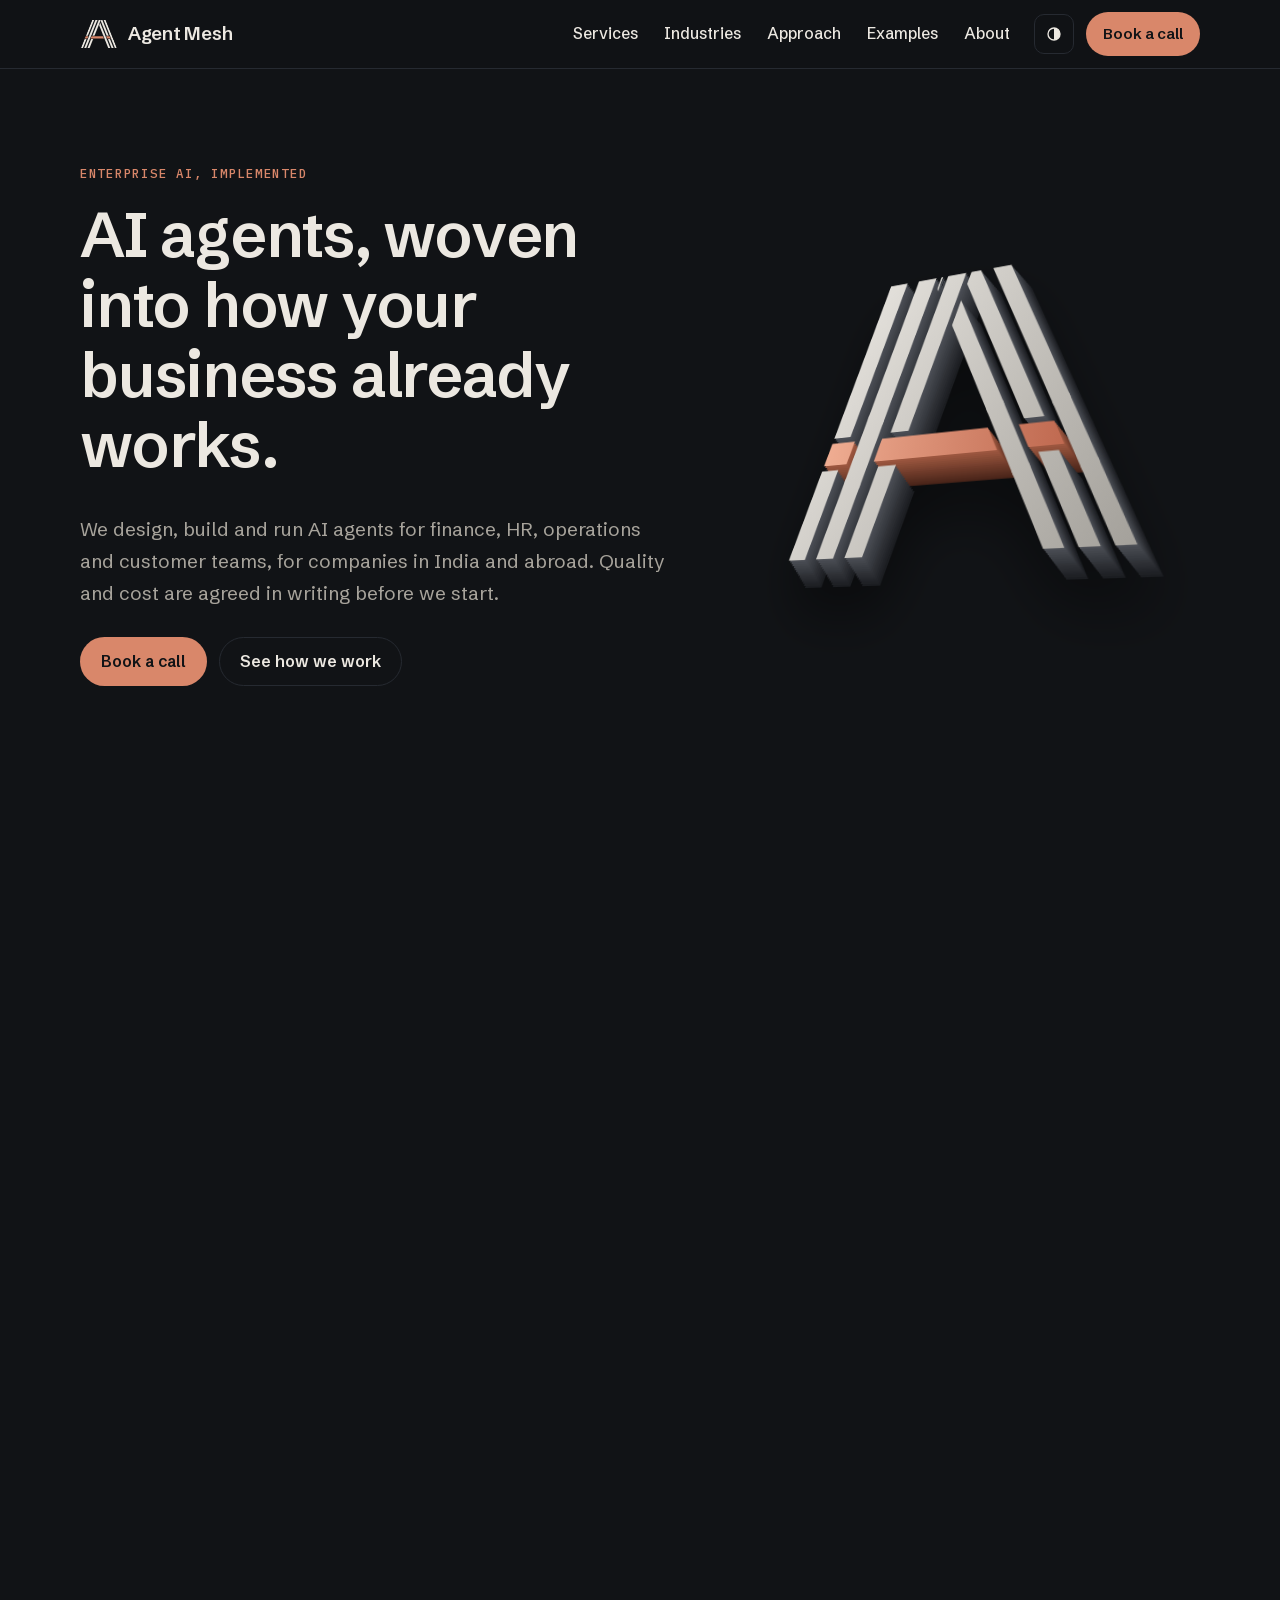
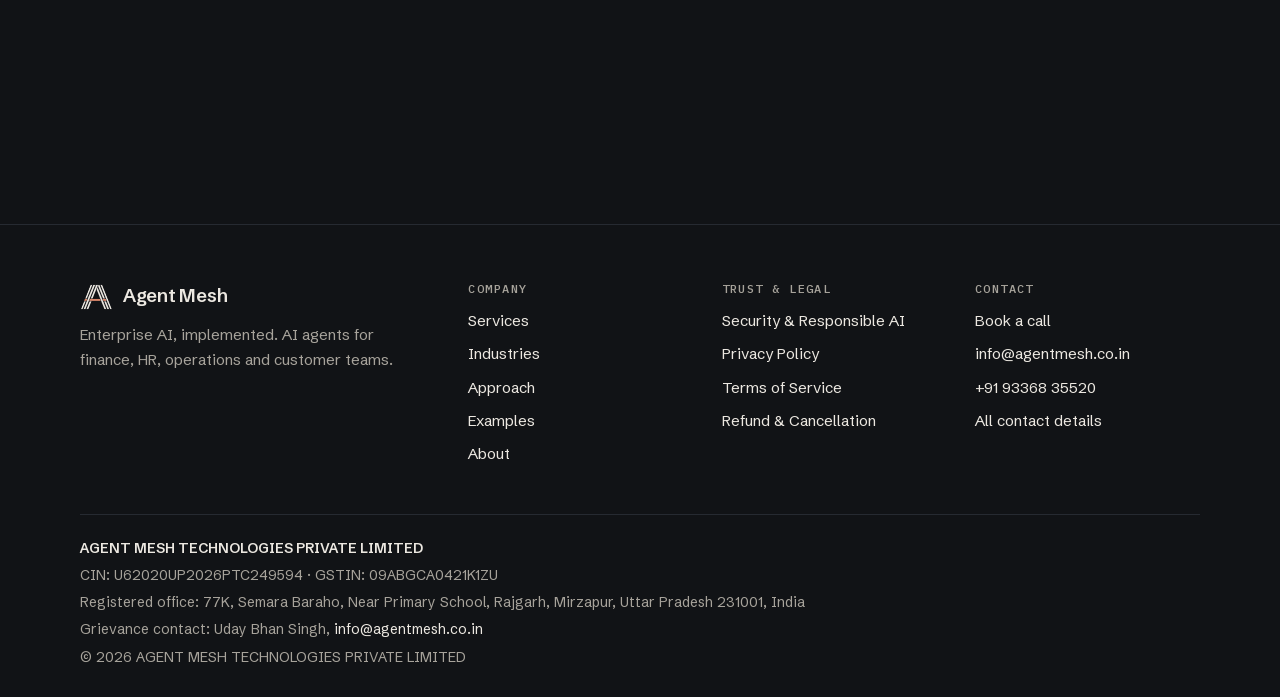
==== index.html @ 4c31fabe "Deploy 18fa742 2026-09-25T03:49Z" ====
<!doctype html>
<html lang="en-IN" data-theme="dark">
<head>
  <meta charset="utf-8">
  <meta name="viewport" content="width=device-width, initial-scale=1">
  <meta http-equiv="Content-Security-Policy" content="default-src 'self'; img-src 'self' data:; style-src 'self'; font-src 'self'; script-src 'self' 'sha256-iKB9+MoZyrtdY/hEkIeQxQBS/Gaf3f6PuzLPJSnBaiU='; base-uri 'self'; form-action 'none'; object-src 'none'">
  <script>(function(){var d=document.documentElement,t='dark';d.classList.add('js');try{var q=location.search.match(/[?&]theme=(light|dark)/);t=q?q[1]:(localStorage.getItem('am-theme')||'dark');}catch(e){}d.setAttribute('data-theme',t==='light'?'light':'dark');})();</script>
  <title>Agent Mesh · Enterprise AI, implemented</title>
  <meta name="description" content="Agent Mesh designs, builds and runs AI agents for finance, HR, operations and customer teams, for companies in India and abroad. Quality and cost agreed in writing before we start.">
  <link rel="canonical" href="https://agentmesh.co.in/">
  <meta name="theme-color" content="#111316">
  <link rel="icon" href="/assets/brand/favicon.svg" type="image/svg+xml">
  <link rel="icon" href="/assets/brand/favicon-32.png" sizes="32x32" type="image/png">
  <link rel="apple-touch-icon" href="/assets/brand/apple-touch-icon.png">
  <link rel="preload" href="/assets/fonts/schibsted-grotesk-400-700-latin.woff2" as="font" type="font/woff2" crossorigin>
  <link rel="stylesheet" href="/assets/fonts/fonts.css">
  <link rel="stylesheet" href="/assets/styles.css">
  <link rel="stylesheet" href="/assets/brand/hero.css">
  <script src="/assets/theme.js" defer></script>
  <meta property="og:type" content="website">
  <meta property="og:site_name" content="Agent Mesh">
  <meta property="og:locale" content="en_IN">
  <meta property="og:title" content="Agent Mesh · Enterprise AI, implemented">
  <meta property="og:description" content="Agent Mesh designs, builds and runs AI agents for finance, HR, operations and customer teams, for companies in India and abroad. Quality and cost agreed in writing before we start.">
  <meta property="og:url" content="https://agentmesh.co.in/">
  <meta property="og:image" content="https://agentmesh.co.in/assets/brand/og-image.png">
  <meta property="og:image:width" content="1200">
  <meta property="og:image:height" content="630">
  <meta name="twitter:card" content="summary_large_image">
  <script type="application/ld+json">{
  "@context": "https://schema.org",
  "@type": "Organization",
  "name": "Agent Mesh",
  "legalName": "AGENT MESH TECHNOLOGIES PRIVATE LIMITED",
  "url": "https://agentmesh.co.in",
  "logo": "https://agentmesh.co.in/assets/brand/logo-512.png",
  "email": "info@agentmesh.co.in",
  "founder": {
    "@type": "Person",
    "name": "Uday Bhan Singh",
    "jobTitle": "Founder & Director",
    "sameAs": [
      "https://www.linkedin.com/in/uday-bhan-singh-875560147/"
    ]
  },
  "telephone": "+91 93368 35520",
  "taxID": "09ABGCA0421K1ZU",
  "address": {
    "@type": "PostalAddress",
    "addressRegion": "Uttar Pradesh",
    "addressCountry": "IN",
    "streetAddress": "77K, Semara Baraho, Near Primary School, Rajgarh, Mirzapur, Uttar Pradesh 231001, India"
  }
}</script>
</head>
<body>
  <a class="skip-link" href="#main">Skip to content</a>
  <header class="site-header">
    <div class="container header-inner">
      <a class="brand" href="/" aria-label="Agent Mesh, home"><svg xmlns="http://www.w3.org/2000/svg" viewBox="3 22.6 114 90.4" aria-hidden="true" focusable="false" class="logo-mark"><defs><clipPath id="hm-clip"><path d="M6 110L39.76 25.6H80.24L114 110Z"/></clipPath><mask id="hm-m0" maskUnits="userSpaceOnUse" x="-20" y="-20" width="160" height="160"><rect x="-20" y="-20" width="160" height="160" fill="#fff"/><line x1="7.2" y1="114" x2="54.4" y2="-4" stroke-width="8.8" stroke="#000"/><line x1="17.2" y1="114" x2="64.4" y2="-4" stroke-width="8.8" stroke="#000"/><line x1="27.2" y1="114" x2="74.4" y2="-4" stroke-width="8.8" stroke="#000"/><line x1="16" y1="78" x2="104" y2="78" stroke-width="10" stroke="#000"/><line x1="28.06" y1="86.84" x2="35.14" y2="69.16" stroke-width="8.8" stroke="#000"/><line x1="81.94" y1="86.84" x2="74.86" y2="69.16" stroke-width="8.8" stroke="#000"/><line x1="101.94" y1="86.84" x2="94.86" y2="69.16" stroke-width="8.8" stroke="#000"/></mask><mask id="hm-m1" maskUnits="userSpaceOnUse" x="-20" y="-20" width="160" height="160"><rect x="-20" y="-20" width="160" height="160" fill="#fff"/><line x1="16" y1="78" x2="104" y2="78" stroke-width="10" stroke="#000"/><line x1="28.06" y1="86.84" x2="35.14" y2="69.16" stroke-width="8.8" stroke="#000"/><line x1="81.94" y1="86.84" x2="74.86" y2="69.16" stroke-width="8.8" stroke="#000"/><line x1="101.94" y1="86.84" x2="94.86" y2="69.16" stroke-width="8.8" stroke="#000"/></mask><mask id="hm-m2" maskUnits="userSpaceOnUse" x="-20" y="-20" width="160" height="160"><rect x="-20" y="-20" width="160" height="160" fill="#fff"/><line x1="16" y1="78" x2="104" y2="78" stroke-width="10" stroke="#000"/><line x1="28.06" y1="86.84" x2="35.14" y2="69.16" stroke-width="8.8" stroke="#000"/><line x1="81.94" y1="86.84" x2="74.86" y2="69.16" stroke-width="8.8" stroke="#000"/><line x1="101.94" y1="86.84" x2="94.86" y2="69.16" stroke-width="8.8" stroke="#000"/></mask><mask id="hm-m3" maskUnits="userSpaceOnUse" x="-20" y="-20" width="160" height="160"><rect x="-20" y="-20" width="160" height="160" fill="#fff"/><line x1="28.06" y1="86.84" x2="35.14" y2="69.16" stroke-width="8.8" stroke="#000"/><line x1="81.94" y1="86.84" x2="74.86" y2="69.16" stroke-width="8.8" stroke="#000"/><line x1="101.94" y1="86.84" x2="94.86" y2="69.16" stroke-width="8.8" stroke="#000"/></mask></defs><g clip-path="url(#hm-clip)"><g mask="url(#hm-m0)"><line x1="113.32" y1="115.3" x2="65.08" y2="-5.3" stroke-width="5.6" class="wa-ink"/><line x1="103.32" y1="115.3" x2="55.08" y2="-5.3" stroke-width="5.6" class="wa-ink"/><line x1="93.32" y1="115.3" x2="45.08" y2="-5.3" stroke-width="5.6" class="wa-ink"/></g><g mask="url(#hm-m1)"><line x1="6.68" y1="115.3" x2="54.92" y2="-5.3" stroke-width="5.6" class="wa-ink"/><line x1="16.68" y1="115.3" x2="64.92" y2="-5.3" stroke-width="5.6" class="wa-ink"/><line x1="26.68" y1="115.3" x2="74.92" y2="-5.3" stroke-width="5.6" class="wa-ink"/></g><g mask="url(#hm-m2)"></g><g mask="url(#hm-m3)"><line x1="14.6" y1="78" x2="105.4" y2="78" stroke-width="6.8" class="wa-acc"/></g><g><line x1="27.54" y1="88.14" x2="35.66" y2="67.86" stroke-width="5.6" class="wa-ink"/><line x1="82.46" y1="88.14" x2="74.34" y2="67.86" stroke-width="5.6" class="wa-ink"/><line x1="102.46" y1="88.14" x2="94.34" y2="67.86" stroke-width="5.6" class="wa-ink"/></g></g></svg><span>Agent Mesh</span></a>
      <nav class="nav-desktop" aria-label="Main">
        <ul>
          <li><a href="/services/">Services</a></li>
          <li><a href="/industries/">Industries</a></li>
          <li><a href="/approach/">Approach</a></li>
          <li><a href="/examples/">Examples</a></li>
          <li><a href="/about/">About</a></li>
        </ul>
      </nav>
      <button class="theme-toggle" type="button" data-theme-toggle aria-pressed="false">
        <svg viewBox="0 0 24 24" aria-hidden="true" focusable="false"><circle cx="12" cy="12" r="8" fill="none" stroke="currentColor" stroke-width="1.8"/><path d="M12 4a8 8 0 0 1 0 16z" fill="currentColor"/></svg>
        <span class="sr-only">Light theme</span>
      </button>
      <a class="btn btn-primary btn-sm header-cta" href="https://calendar.app.google/BER3Jf25E2911B2P7">Book a call</a>
      <details class="nav-mobile">
        <summary>Menu</summary>
        <nav aria-label="Main, mobile">
          <ul>
            <li><a href="https://calendar.app.google/BER3Jf25E2911B2P7">Book a call</a></li>
            <li><a href="/services/">Services</a></li>
            <li><a href="/industries/">Industries</a></li>
            <li><a href="/approach/">Approach</a></li>
            <li><a href="/examples/">Examples</a></li>
            <li><a href="/about/">About</a></li>
            <li><a href="/contact/">Contact</a></li>
          </ul>
        </nav>
      </details>
    </div>
  </header>

  <main id="main">
<section class="hero">
  <div class="container hero-grid">
    <div>
      <p class="eyebrow">Enterprise AI, implemented</p>
      <h1>AI agents, woven into how your business already works.</h1>
      <p class="lead">We design, build and run AI agents for finance, HR, operations and customer teams, for companies in India and abroad. Quality and cost are agreed in writing before we start.</p>
      <div class="actions">
        <a class="btn btn-primary" href="https://calendar.app.google/BER3Jf25E2911B2P7">Book a call</a>
        <a class="btn btn-ghost" href="/approach/">See how we work</a>
      </div>
    </div>
    <div class="hero-art"><svg xmlns="http://www.w3.org/2000/svg" viewBox="3 22.6 122.3 100.8" class="hero-mark" aria-hidden="true" focusable="false"><defs><linearGradient id="wh-face" gradientUnits="userSpaceOnUse" x1="0" y1="20" x2="120" y2="112"><stop offset="0" class="hf-hi"/><stop offset="1" class="hf-lo"/></linearGradient><linearGradient id="wh-bar" gradientUnits="userSpaceOnUse" x1="10" y1="70" x2="110" y2="86"><stop offset="0" class="hbar-hi"/><stop offset="1" class="hbar-lo"/></linearGradient><clipPath id="wh-clip"><path d="M6 110L39.76 25.6H80.24L114 110Z"/></clipPath><mask id="wh-m0" maskUnits="userSpaceOnUse" x="-20" y="-20" width="160" height="160"><rect x="-20" y="-20" width="160" height="160" fill="#fff"/><line x1="7.2" y1="114" x2="54.4" y2="-4" stroke-width="8.8" stroke="#000"/><line x1="17.2" y1="114" x2="64.4" y2="-4" stroke-width="8.8" stroke="#000"/><line x1="27.2" y1="114" x2="74.4" y2="-4" stroke-width="8.8" stroke="#000"/><line x1="16" y1="78" x2="104" y2="78" stroke-width="10" stroke="#000"/><line x1="28.06" y1="86.84" x2="35.14" y2="69.16" stroke-width="8.8" stroke="#000"/><line x1="81.94" y1="86.84" x2="74.86" y2="69.16" stroke-width="8.8" stroke="#000"/><line x1="101.94" y1="86.84" x2="94.86" y2="69.16" stroke-width="8.8" stroke="#000"/></mask><mask id="wh-m1" maskUnits="userSpaceOnUse" x="-20" y="-20" width="160" height="160"><rect x="-20" y="-20" width="160" height="160" fill="#fff"/><line x1="16" y1="78" x2="104" y2="78" stroke-width="10" stroke="#000"/><line x1="28.06" y1="86.84" x2="35.14" y2="69.16" stroke-width="8.8" stroke="#000"/><line x1="81.94" y1="86.84" x2="74.86" y2="69.16" stroke-width="8.8" stroke="#000"/><line x1="101.94" y1="86.84" x2="94.86" y2="69.16" stroke-width="8.8" stroke="#000"/></mask><mask id="wh-m2" maskUnits="userSpaceOnUse" x="-20" y="-20" width="160" height="160"><rect x="-20" y="-20" width="160" height="160" fill="#fff"/><line x1="16" y1="78" x2="104" y2="78" stroke-width="10" stroke="#000"/><line x1="28.06" y1="86.84" x2="35.14" y2="69.16" stroke-width="8.8" stroke="#000"/><line x1="81.94" y1="86.84" x2="74.86" y2="69.16" stroke-width="8.8" stroke="#000"/><line x1="101.94" y1="86.84" x2="94.86" y2="69.16" stroke-width="8.8" stroke="#000"/></mask><mask id="wh-m3" maskUnits="userSpaceOnUse" x="-20" y="-20" width="160" height="160"><rect x="-20" y="-20" width="160" height="160" fill="#fff"/><line x1="28.06" y1="86.84" x2="35.14" y2="69.16" stroke-width="8.8" stroke="#000"/><line x1="81.94" y1="86.84" x2="74.86" y2="69.16" stroke-width="8.8" stroke="#000"/><line x1="101.94" y1="86.84" x2="94.86" y2="69.16" stroke-width="8.8" stroke="#000"/></mask></defs><g transform="translate(6.3 8.4)"><g clip-path="url(#wh-clip)"><g mask="url(#wh-m0)"><line x1="113.32" y1="115.3" x2="65.08" y2="-5.3" stroke-width="5.6" class="hx-14"/><line x1="103.32" y1="115.3" x2="55.08" y2="-5.3" stroke-width="5.6" class="hx-14"/><line x1="93.32" y1="115.3" x2="45.08" y2="-5.3" stroke-width="5.6" class="hx-14"/></g><g mask="url(#wh-m1)"><line x1="6.68" y1="115.3" x2="54.92" y2="-5.3" stroke-width="5.6" class="hx-14"/><line x1="16.68" y1="115.3" x2="64.92" y2="-5.3" stroke-width="5.6" class="hx-14"/><line x1="26.68" y1="115.3" x2="74.92" y2="-5.3" stroke-width="5.6" class="hx-14"/></g><g mask="url(#wh-m2)"></g><g mask="url(#wh-m3)"><line x1="14.6" y1="78" x2="105.4" y2="78" stroke-width="6.8" class="hb-14"/></g><g><line x1="27.54" y1="88.14" x2="35.66" y2="67.86" stroke-width="5.6" class="hx-14"/><line x1="82.46" y1="88.14" x2="74.34" y2="67.86" stroke-width="5.6" class="hx-14"/><line x1="102.46" y1="88.14" x2="94.34" y2="67.86" stroke-width="5.6" class="hx-14"/></g></g></g><g transform="translate(5.85 7.8)"><g clip-path="url(#wh-clip)"><g mask="url(#wh-m0)"><line x1="113.32" y1="115.3" x2="65.08" y2="-5.3" stroke-width="5.6" class="hx-13"/><line x1="103.32" y1="115.3" x2="55.08" y2="-5.3" stroke-width="5.6" class="hx-13"/><line x1="93.32" y1="115.3" x2="45.08" y2="-5.3" stroke-width="5.6" class="hx-13"/></g><g mask="url(#wh-m1)"><line x1="6.68" y1="115.3" x2="54.92" y2="-5.3" stroke-width="5.6" class="hx-13"/><line x1="16.68" y1="115.3" x2="64.92" y2="-5.3" stroke-width="5.6" class="hx-13"/><line x1="26.68" y1="115.3" x2="74.92" y2="-5.3" stroke-width="5.6" class="hx-13"/></g><g mask="url(#wh-m2)"></g><g mask="url(#wh-m3)"><line x1="14.6" y1="78" x2="105.4" y2="78" stroke-width="6.8" class="hb-13"/></g><g><line x1="27.54" y1="88.14" x2="35.66" y2="67.86" stroke-width="5.6" class="hx-13"/><line x1="82.46" y1="88.14" x2="74.34" y2="67.86" stroke-width="5.6" class="hx-13"/><line x1="102.46" y1="88.14" x2="94.34" y2="67.86" stroke-width="5.6" class="hx-13"/></g></g></g><g transform="translate(5.4 7.2)"><g clip-path="url(#wh-clip)"><g mask="url(#wh-m0)"><line x1="113.32" y1="115.3" x2="65.08" y2="-5.3" stroke-width="5.6" class="hx-12"/><line x1="103.32" y1="115.3" x2="55.08" y2="-5.3" stroke-width="5.6" class="hx-12"/><line x1="93.32" y1="115.3" x2="45.08" y2="-5.3" stroke-width="5.6" class="hx-12"/></g><g mask="url(#wh-m1)"><line x1="6.68" y1="115.3" x2="54.92" y2="-5.3" stroke-width="5.6" class="hx-12"/><line x1="16.68" y1="115.3" x2="64.92" y2="-5.3" stroke-width="5.6" class="hx-12"/><line x1="26.68" y1="115.3" x2="74.92" y2="-5.3" stroke-width="5.6" class="hx-12"/></g><g mask="url(#wh-m2)"></g><g mask="url(#wh-m3)"><line x1="14.6" y1="78" x2="105.4" y2="78" stroke-width="6.8" class="hb-12"/></g><g><line x1="27.54" y1="88.14" x2="35.66" y2="67.86" stroke-width="5.6" class="hx-12"/><line x1="82.46" y1="88.14" x2="74.34" y2="67.86" stroke-width="5.6" class="hx-12"/><line x1="102.46" y1="88.14" x2="94.34" y2="67.86" stroke-width="5.6" class="hx-12"/></g></g></g><g transform="translate(4.95 6.6)"><g clip-path="url(#wh-clip)"><g mask="url(#wh-m0)"><line x1="113.32" y1="115.3" x2="65.08" y2="-5.3" stroke-width="5.6" class="hx-11"/><line x1="103.32" y1="115.3" x2="55.08" y2="-5.3" stroke-width="5.6" class="hx-11"/><line x1="93.32" y1="115.3" x2="45.08" y2="-5.3" stroke-width="5.6" class="hx-11"/></g><g mask="url(#wh-m1)"><line x1="6.68" y1="115.3" x2="54.92" y2="-5.3" stroke-width="5.6" class="hx-11"/><line x1="16.68" y1="115.3" x2="64.92" y2="-5.3" stroke-width="5.6" class="hx-11"/><line x1="26.68" y1="115.3" x2="74.92" y2="-5.3" stroke-width="5.6" class="hx-11"/></g><g mask="url(#wh-m2)"></g><g mask="url(#wh-m3)"><line x1="14.6" y1="78" x2="105.4" y2="78" stroke-width="6.8" class="hb-11"/></g><g><line x1="27.54" y1="88.14" x2="35.66" y2="67.86" stroke-width="5.6" class="hx-11"/><line x1="82.46" y1="88.14" x2="74.34" y2="67.86" stroke-width="5.6" class="hx-11"/><line x1="102.46" y1="88.14" x2="94.34" y2="67.86" stroke-width="5.6" class="hx-11"/></g></g></g><g transform="translate(4.5 6)"><g clip-path="url(#wh-clip)"><g mask="url(#wh-m0)"><line x1="113.32" y1="115.3" x2="65.08" y2="-5.3" stroke-width="5.6" class="hx-10"/><line x1="103.32" y1="115.3" x2="55.08" y2="-5.3" stroke-width="5.6" class="hx-10"/><line x1="93.32" y1="115.3" x2="45.08" y2="-5.3" stroke-width="5.6" class="hx-10"/></g><g mask="url(#wh-m1)"><line x1="6.68" y1="115.3" x2="54.92" y2="-5.3" stroke-width="5.6" class="hx-10"/><line x1="16.68" y1="115.3" x2="64.92" y2="-5.3" stroke-width="5.6" class="hx-10"/><line x1="26.68" y1="115.3" x2="74.92" y2="-5.3" stroke-width="5.6" class="hx-10"/></g><g mask="url(#wh-m2)"></g><g mask="url(#wh-m3)"><line x1="14.6" y1="78" x2="105.4" y2="78" stroke-width="6.8" class="hb-10"/></g><g><line x1="27.54" y1="88.14" x2="35.66" y2="67.86" stroke-width="5.6" class="hx-10"/><line x1="82.46" y1="88.14" x2="74.34" y2="67.86" stroke-width="5.6" class="hx-10"/><line x1="102.46" y1="88.14" x2="94.34" y2="67.86" stroke-width="5.6" class="hx-10"/></g></g></g><g transform="translate(4.05 5.4)"><g clip-path="url(#wh-clip)"><g mask="url(#wh-m0)"><line x1="113.32" y1="115.3" x2="65.08" y2="-5.3" stroke-width="5.6" class="hx-9"/><line x1="103.32" y1="115.3" x2="55.08" y2="-5.3" stroke-width="5.6" class="hx-9"/><line x1="93.32" y1="115.3" x2="45.08" y2="-5.3" stroke-width="5.6" class="hx-9"/></g><g mask="url(#wh-m1)"><line x1="6.68" y1="115.3" x2="54.92" y2="-5.3" stroke-width="5.6" class="hx-9"/><line x1="16.68" y1="115.3" x2="64.92" y2="-5.3" stroke-width="5.6" class="hx-9"/><line x1="26.68" y1="115.3" x2="74.92" y2="-5.3" stroke-width="5.6" class="hx-9"/></g><g mask="url(#wh-m2)"></g><g mask="url(#wh-m3)"><line x1="14.6" y1="78" x2="105.4" y2="78" stroke-width="6.8" class="hb-9"/></g><g><line x1="27.54" y1="88.14" x2="35.66" y2="67.86" stroke-width="5.6" class="hx-9"/><line x1="82.46" y1="88.14" x2="74.34" y2="67.86" stroke-width="5.6" class="hx-9"/><line x1="102.46" y1="88.14" x2="94.34" y2="67.86" stroke-width="5.6" class="hx-9"/></g></g></g><g transform="translate(3.6 4.8)"><g clip-path="url(#wh-clip)"><g mask="url(#wh-m0)"><line x1="113.32" y1="115.3" x2="65.08" y2="-5.3" stroke-width="5.6" class="hx-8"/><line x1="103.32" y1="115.3" x2="55.08" y2="-5.3" stroke-width="5.6" class="hx-8"/><line x1="93.32" y1="115.3" x2="45.08" y2="-5.3" stroke-width="5.6" class="hx-8"/></g><g mask="url(#wh-m1)"><line x1="6.68" y1="115.3" x2="54.92" y2="-5.3" stroke-width="5.6" class="hx-8"/><line x1="16.68" y1="115.3" x2="64.92" y2="-5.3" stroke-width="5.6" class="hx-8"/><line x1="26.68" y1="115.3" x2="74.92" y2="-5.3" stroke-width="5.6" class="hx-8"/></g><g mask="url(#wh-m2)"></g><g mask="url(#wh-m3)"><line x1="14.6" y1="78" x2="105.4" y2="78" stroke-width="6.8" class="hb-8"/></g><g><line x1="27.54" y1="88.14" x2="35.66" y2="67.86" stroke-width="5.6" class="hx-8"/><line x1="82.46" y1="88.14" x2="74.34" y2="67.86" stroke-width="5.6" class="hx-8"/><line x1="102.46" y1="88.14" x2="94.34" y2="67.86" stroke-width="5.6" class="hx-8"/></g></g></g><g transform="translate(3.15 4.2)"><g clip-path="url(#wh-clip)"><g mask="url(#wh-m0)"><line x1="113.32" y1="115.3" x2="65.08" y2="-5.3" stroke-width="5.6" class="hx-7"/><line x1="103.32" y1="115.3" x2="55.08" y2="-5.3" stroke-width="5.6" class="hx-7"/><line x1="93.32" y1="115.3" x2="45.08" y2="-5.3" stroke-width="5.6" class="hx-7"/></g><g mask="url(#wh-m1)"><line x1="6.68" y1="115.3" x2="54.92" y2="-5.3" stroke-width="5.6" class="hx-7"/><line x1="16.68" y1="115.3" x2="64.92" y2="-5.3" stroke-width="5.6" class="hx-7"/><line x1="26.68" y1="115.3" x2="74.92" y2="-5.3" stroke-width="5.6" class="hx-7"/></g><g mask="url(#wh-m2)"></g><g mask="url(#wh-m3)"><line x1="14.6" y1="78" x2="105.4" y2="78" stroke-width="6.8" class="hb-7"/></g><g><line x1="27.54" y1="88.14" x2="35.66" y2="67.86" stroke-width="5.6" class="hx-7"/><line x1="82.46" y1="88.14" x2="74.34" y2="67.86" stroke-width="5.6" class="hx-7"/><line x1="102.46" y1="88.14" x2="94.34" y2="67.86" stroke-width="5.6" class="hx-7"/></g></g></g><g transform="translate(2.7 3.6)"><g clip-path="url(#wh-clip)"><g mask="url(#wh-m0)"><line x1="113.32" y1="115.3" x2="65.08" y2="-5.3" stroke-width="5.6" class="hx-6"/><line x1="103.32" y1="115.3" x2="55.08" y2="-5.3" stroke-width="5.6" class="hx-6"/><line x1="93.32" y1="115.3" x2="45.08" y2="-5.3" stroke-width="5.6" class="hx-6"/></g><g mask="url(#wh-m1)"><line x1="6.68" y1="115.3" x2="54.92" y2="-5.3" stroke-width="5.6" class="hx-6"/><line x1="16.68" y1="115.3" x2="64.92" y2="-5.3" stroke-width="5.6" class="hx-6"/><line x1="26.68" y1="115.3" x2="74.92" y2="-5.3" stroke-width="5.6" class="hx-6"/></g><g mask="url(#wh-m2)"></g><g mask="url(#wh-m3)"><line x1="14.6" y1="78" x2="105.4" y2="78" stroke-width="6.8" class="hb-6"/></g><g><line x1="27.54" y1="88.14" x2="35.66" y2="67.86" stroke-width="5.6" class="hx-6"/><line x1="82.46" y1="88.14" x2="74.34" y2="67.86" stroke-width="5.6" class="hx-6"/><line x1="102.46" y1="88.14" x2="94.34" y2="67.86" stroke-width="5.6" class="hx-6"/></g></g></g><g transform="translate(2.25 3)"><g clip-path="url(#wh-clip)"><g mask="url(#wh-m0)"><line x1="113.32" y1="115.3" x2="65.08" y2="-5.3" stroke-width="5.6" class="hx-5"/><line x1="103.32" y1="115.3" x2="55.08" y2="-5.3" stroke-width="5.6" class="hx-5"/><line x1="93.32" y1="115.3" x2="45.08" y2="-5.3" stroke-width="5.6" class="hx-5"/></g><g mask="url(#wh-m1)"><line x1="6.68" y1="115.3" x2="54.92" y2="-5.3" stroke-width="5.6" class="hx-5"/><line x1="16.68" y1="115.3" x2="64.92" y2="-5.3" stroke-width="5.6" class="hx-5"/><line x1="26.68" y1="115.3" x2="74.92" y2="-5.3" stroke-width="5.6" class="hx-5"/></g><g mask="url(#wh-m2)"></g><g mask="url(#wh-m3)"><line x1="14.6" y1="78" x2="105.4" y2="78" stroke-width="6.8" class="hb-5"/></g><g><line x1="27.54" y1="88.14" x2="35.66" y2="67.86" stroke-width="5.6" class="hx-5"/><line x1="82.46" y1="88.14" x2="74.34" y2="67.86" stroke-width="5.6" class="hx-5"/><line x1="102.46" y1="88.14" x2="94.34" y2="67.86" stroke-width="5.6" class="hx-5"/></g></g></g><g transform="translate(1.8 2.4)"><g clip-path="url(#wh-clip)"><g mask="url(#wh-m0)"><line x1="113.32" y1="115.3" x2="65.08" y2="-5.3" stroke-width="5.6" class="hx-4"/><line x1="103.32" y1="115.3" x2="55.08" y2="-5.3" stroke-width="5.6" class="hx-4"/><line x1="93.32" y1="115.3" x2="45.08" y2="-5.3" stroke-width="5.6" class="hx-4"/></g><g mask="url(#wh-m1)"><line x1="6.68" y1="115.3" x2="54.92" y2="-5.3" stroke-width="5.6" class="hx-4"/><line x1="16.68" y1="115.3" x2="64.92" y2="-5.3" stroke-width="5.6" class="hx-4"/><line x1="26.68" y1="115.3" x2="74.92" y2="-5.3" stroke-width="5.6" class="hx-4"/></g><g mask="url(#wh-m2)"></g><g mask="url(#wh-m3)"><line x1="14.6" y1="78" x2="105.4" y2="78" stroke-width="6.8" class="hb-4"/></g><g><line x1="27.54" y1="88.14" x2="35.66" y2="67.86" stroke-width="5.6" class="hx-4"/><line x1="82.46" y1="88.14" x2="74.34" y2="67.86" stroke-width="5.6" class="hx-4"/><line x1="102.46" y1="88.14" x2="94.34" y2="67.86" stroke-width="5.6" class="hx-4"/></g></g></g><g transform="translate(1.35 1.8)"><g clip-path="url(#wh-clip)"><g mask="url(#wh-m0)"><line x1="113.32" y1="115.3" x2="65.08" y2="-5.3" stroke-width="5.6" class="hx-3"/><line x1="103.32" y1="115.3" x2="55.08" y2="-5.3" stroke-width="5.6" class="hx-3"/><line x1="93.32" y1="115.3" x2="45.08" y2="-5.3" stroke-width="5.6" class="hx-3"/></g><g mask="url(#wh-m1)"><line x1="6.68" y1="115.3" x2="54.92" y2="-5.3" stroke-width="5.6" class="hx-3"/><line x1="16.68" y1="115.3" x2="64.92" y2="-5.3" stroke-width="5.6" class="hx-3"/><line x1="26.68" y1="115.3" x2="74.92" y2="-5.3" stroke-width="5.6" class="hx-3"/></g><g mask="url(#wh-m2)"></g><g mask="url(#wh-m3)"><line x1="14.6" y1="78" x2="105.4" y2="78" stroke-width="6.8" class="hb-3"/></g><g><line x1="27.54" y1="88.14" x2="35.66" y2="67.86" stroke-width="5.6" class="hx-3"/><line x1="82.46" y1="88.14" x2="74.34" y2="67.86" stroke-width="5.6" class="hx-3"/><line x1="102.46" y1="88.14" x2="94.34" y2="67.86" stroke-width="5.6" class="hx-3"/></g></g></g><g transform="translate(0.9 1.2)"><g clip-path="url(#wh-clip)"><g mask="url(#wh-m0)"><line x1="113.32" y1="115.3" x2="65.08" y2="-5.3" stroke-width="5.6" class="hx-2"/><line x1="103.32" y1="115.3" x2="55.08" y2="-5.3" stroke-width="5.6" class="hx-2"/><line x1="93.32" y1="115.3" x2="45.08" y2="-5.3" stroke-width="5.6" class="hx-2"/></g><g mask="url(#wh-m1)"><line x1="6.68" y1="115.3" x2="54.92" y2="-5.3" stroke-width="5.6" class="hx-2"/><line x1="16.68" y1="115.3" x2="64.92" y2="-5.3" stroke-width="5.6" class="hx-2"/><line x1="26.68" y1="115.3" x2="74.92" y2="-5.3" stroke-width="5.6" class="hx-2"/></g><g mask="url(#wh-m2)"></g><g mask="url(#wh-m3)"><line x1="14.6" y1="78" x2="105.4" y2="78" stroke-width="6.8" class="hb-2"/></g><g><line x1="27.54" y1="88.14" x2="35.66" y2="67.86" stroke-width="5.6" class="hx-2"/><line x1="82.46" y1="88.14" x2="74.34" y2="67.86" stroke-width="5.6" class="hx-2"/><line x1="102.46" y1="88.14" x2="94.34" y2="67.86" stroke-width="5.6" class="hx-2"/></g></g></g><g transform="translate(0.45 0.6)"><g clip-path="url(#wh-clip)"><g mask="url(#wh-m0)"><line x1="113.32" y1="115.3" x2="65.08" y2="-5.3" stroke-width="5.6" class="hx-1"/><line x1="103.32" y1="115.3" x2="55.08" y2="-5.3" stroke-width="5.6" class="hx-1"/><line x1="93.32" y1="115.3" x2="45.08" y2="-5.3" stroke-width="5.6" class="hx-1"/></g><g mask="url(#wh-m1)"><line x1="6.68" y1="115.3" x2="54.92" y2="-5.3" stroke-width="5.6" class="hx-1"/><line x1="16.68" y1="115.3" x2="64.92" y2="-5.3" stroke-width="5.6" class="hx-1"/><line x1="26.68" y1="115.3" x2="74.92" y2="-5.3" stroke-width="5.6" class="hx-1"/></g><g mask="url(#wh-m2)"></g><g mask="url(#wh-m3)"><line x1="14.6" y1="78" x2="105.4" y2="78" stroke-width="6.8" class="hb-1"/></g><g><line x1="27.54" y1="88.14" x2="35.66" y2="67.86" stroke-width="5.6" class="hx-1"/><line x1="82.46" y1="88.14" x2="74.34" y2="67.86" stroke-width="5.6" class="hx-1"/><line x1="102.46" y1="88.14" x2="94.34" y2="67.86" stroke-width="5.6" class="hx-1"/></g></g></g><g clip-path="url(#wh-clip)"><g mask="url(#wh-m0)"><line x1="113.32" y1="115.3" x2="65.08" y2="-5.3" stroke-width="5.6" stroke="url(#wh-face)"/><line x1="103.32" y1="115.3" x2="55.08" y2="-5.3" stroke-width="5.6" stroke="url(#wh-face)"/><line x1="93.32" y1="115.3" x2="45.08" y2="-5.3" stroke-width="5.6" stroke="url(#wh-face)"/></g><g mask="url(#wh-m1)"><line x1="6.68" y1="115.3" x2="54.92" y2="-5.3" stroke-width="5.6" stroke="url(#wh-face)"/><line x1="16.68" y1="115.3" x2="64.92" y2="-5.3" stroke-width="5.6" stroke="url(#wh-face)"/><line x1="26.68" y1="115.3" x2="74.92" y2="-5.3" stroke-width="5.6" stroke="url(#wh-face)"/></g><g mask="url(#wh-m2)"></g><g mask="url(#wh-m3)"><line x1="14.6" y1="78" x2="105.4" y2="78" stroke-width="6.8" stroke="url(#wh-bar)"/></g><g><line x1="27.54" y1="88.14" x2="35.66" y2="67.86" stroke-width="5.6" stroke="url(#wh-face)"/><line x1="82.46" y1="88.14" x2="74.34" y2="67.86" stroke-width="5.6" stroke="url(#wh-face)"/><line x1="102.46" y1="88.14" x2="94.34" y2="67.86" stroke-width="5.6" stroke="url(#wh-face)"/></g></g></svg></div>
  </div>
</section>

<section class="section reveal" aria-labelledby="includes">
  <div class="container">
    <div class="section-head"><h2 id="includes">Every engagement includes</h2></div>
    <ul class="promises">
      <li><span class="num">01</span><span>A quality bar, agreed in writing before the pilot.</span></li>
      <li><span class="num">02</span><span>A cost limit per task, monitored.</span></li>
      <li><span class="num">03</span><span>Your data stays yours. Where possible it runs in your cloud, and it is never used to train models.</span></li>
      <li><span class="num">04</span><span>You own the code, prompts and evaluations we build for you.</span></li>
    </ul>
    <p class="fineprint">As set out in your signed agreement. Third-party models and tools stay under their own licences.</p>
  </div>
</section>

<section class="section reveal" aria-labelledby="services">
  <div class="container">
    <div class="section-head">
      <h2 id="services">What we build</h2>
      <a class="more" href="/services/">All services</a>
    </div>
    <div class="cards three">
      <article class="card"><span class="num">01</span><h3>Workflow agents</h3><p>Agents that carry out multi-step tasks in your tools, with a human approval step where it matters.</p></article>
      <article class="card"><span class="num">02</span><h3>Knowledge assistants</h3><p>Answers from your own documents and policies, with the source cited.</p></article>
      <article class="card"><span class="num">03</span><h3>Document AI</h3><p>Read invoices, contracts, forms and scans; extract, check and file.</p></article>
      <article class="card"><span class="num">04</span><h3>Ask your data</h3><p>Plain-language questions over your databases and spreadsheets, answered as tables and charts.</p></article>
      <article class="card"><span class="num">05</span><h3>AI inside your systems</h3><p>Connect AI to ERP, CRM, HRMS, ticketing, email and WhatsApp.</p></article>
      <article class="card"><span class="num">06</span><h3>Quality &amp; cost monitoring</h3><p>Test sets, dashboards and alerts that keep AI accurate and within budget.</p></article>
    </div>
  </div>
</section>

<section class="section reveal" aria-labelledby="industries">
  <div class="container">
    <div class="section-head">
      <h2 id="industries">Where agents go to work</h2>
      <a class="more" href="/industries/">All industries</a>
    </div>
    <ul class="industries">
      <li><span class="num">01</span><h3>Finance &amp; tax</h3><p><span class="label">Example task</span>Match invoices, payments and bank lines at month-end; flag exceptions for review.</p></li>
      <li><span class="num">02</span><h3>HR &amp; hiring</h3><p><span class="label">Example task</span>Shortlist applications against the role's must-haves; prepare interview packs.</p></li>
      <li><span class="num">03</span><h3>Legal &amp; contracts</h3><p><span class="label">Example task</span>Compare incoming contracts with your standard terms and list the deviations.</p></li>
      <li><span class="num">04</span><h3>Customer support</h3><p><span class="label">Example task</span>Draft replies from your help docs; route the hard cases to people.</p></li>
      <li><span class="num">05</span><h3>Sales &amp; CRM</h3><p><span class="label">Example task</span>Research leads, keep CRM notes current, draft follow-ups.</p></li>
      <li><span class="num">06</span><h3>Operations &amp; supply chain</h3><p><span class="label">Example task</span>Track purchase orders across suppliers and chase the late ones.</p></li>
      <li><span class="num">07</span><h3>Retail &amp; e-commerce</h3><p><span class="label">Example task</span>Answer product and order questions across the website and WhatsApp.</p></li>
      <li><span class="num">08</span><h3>Manufacturing</h3><p><span class="label">Example task</span>Turn maintenance logs and shift notes into a daily issues summary.</p></li>
      <li><span class="num">09</span><h3>Healthcare &amp; clinics</h3><p><span class="label">Example task</span>Prepare insurance and claim paperwork from clinic records.</p></li>
      <li><span class="num">10</span><h3>Education</h3><p><span class="label">Example task</span>Answer student and parent queries from course and fee documents.</p></li>
    </ul>
  </div>
</section>

<section class="section band reveal" aria-labelledby="weave">
  <div class="container">
    <div class="section-head">
      <div><p class="eyebrow">How an engagement runs</p><h2 id="weave">The Weave</h2></div>
      <a class="more" href="/approach/">Our approach</a>
    </div>
    <ol class="steps">
      <li class="step"><span class="num">1 · Discover</span><h3>Pick one workflow</h3><p>We map it with your team and agree the quality bar and the cost limit.</p><p class="get"><span class="label">You get</span>A one-page plan: scope, measures, price.</p></li>
      <li class="step"><span class="num">2 · Prove</span><h3>Pilot on real data</h3><p>A working pilot on your real data, measured against the bar.</p><p class="get"><span class="label">You get</span>A demo and a results report.</p></li>
      <li class="step"><span class="num">3 · Weave in</span><h3>Connect and hand over</h3><p>Connected to your systems, security-reviewed, and your team trained.</p><p class="get"><span class="label">You get</span>A live agent in your tools, and a runbook.</p></li>
      <li class="step"><span class="num">4 · Run</span><h3>Measure and improve</h3><p>We monitor quality and cost and improve it every month.</p><p class="get"><span class="label">You get</span>A monthly report, fixes and upgrades.</p></li>
    </ol>
  </div>
</section>

<section class="section reveal" aria-labelledby="examples">
  <div class="container">
    <div class="section-head">
      <h2 id="examples">What we'd build for you</h2>
      <a class="more" href="/examples/">All examples</a>
    </div>
    <p class="note">Illustrations of engagements we offer, not past client work.</p>
    <div class="cards three">
      <article class="card example">
        <div class="example-top"><span class="tag">Example</span><span class="area">Finance</span></div>
        <h3>Invoice-to-books agent</h3>
        <p>Reads supplier invoices from email, matches them to purchase orders and drafts entries for approval.</p>
        <dl><dt>What we'd measure</dt><dd>% matched without edits; minutes per invoice.</dd></dl>
      </article>
      <article class="card example">
        <div class="example-top"><span class="tag">Example</span><span class="area">HR</span></div>
        <h3>Policy desk</h3>
        <p>Answers employee HR questions on chat, citing the policy page.</p>
        <dl><dt>What we'd measure</dt><dd>Accuracy on a test set; % escalated.</dd></dl>
      </article>
      <article class="card example">
        <div class="example-top"><span class="tag">Example</span><span class="area">Customer support</span></div>
        <h3>Support copilot</h3>
        <p>Drafts replies from help docs and routes hard tickets to people.</p>
        <dl><dt>What we'd measure</dt><dd>First-reply time; % of drafts accepted.</dd></dl>
      </article>
    </div>
  </div>
</section>

<section class="section reveal" aria-labelledby="founder">
  <div class="container">
    <div class="section-head"><h2 id="founder">Who you'll work with</h2></div>
    <div class="founder">
      <div class="founder-photo"><img src="/assets/img/founder.jpg" alt="Uday Bhan Singh, Founder &amp; Director" width="440" height="587" loading="lazy" decoding="async"></div>
      <div>
        <h3>Uday Bhan Singh</h3>
        <p class="role">Founder &amp; Director</p>
        <p>Builds agentic AI systems with the client&#x27;s own engineers, using the leading cloud, data, AI-agent and design tools. Has been delivering AI engineering since 2024, before founding Agent Mesh in 2026. Works with the newest models and agent frameworks as they arrive, and picks whatever fits the problem best.</p>
        <p><a href="https://www.linkedin.com/in/uday-bhan-singh-875560147/">LinkedIn profile</a></p>
      </div>
    </div>
  </div>
</section>

<section class="cta reveal" aria-labelledby="cta">
  <div class="container">
    <div class="cta-box">
      <div>
        <h2 id="cta">Tell us one process that eats your team's time. We'll show you what an agent could do with it.</h2>
        <p>30 minutes with the founder.</p>
      </div>
      <a class="btn btn-primary" href="https://calendar.app.google/BER3Jf25E2911B2P7">Book a call</a>
    </div>
  </div>
</section>

  </main>

  <footer class="site-footer">
    <div class="container">
      <div class="footer-grid">
        <div class="footer-brand">
          <a class="brand" href="/"><svg xmlns="http://www.w3.org/2000/svg" viewBox="3 22.6 114 90.4" aria-hidden="true" focusable="false" class="logo-mark"><defs><clipPath id="fm-clip"><path d="M6 110L39.76 25.6H80.24L114 110Z"/></clipPath><mask id="fm-m0" maskUnits="userSpaceOnUse" x="-20" y="-20" width="160" height="160"><rect x="-20" y="-20" width="160" height="160" fill="#fff"/><line x1="7.2" y1="114" x2="54.4" y2="-4" stroke-width="8.8" stroke="#000"/><line x1="17.2" y1="114" x2="64.4" y2="-4" stroke-width="8.8" stroke="#000"/><line x1="27.2" y1="114" x2="74.4" y2="-4" stroke-width="8.8" stroke="#000"/><line x1="16" y1="78" x2="104" y2="78" stroke-width="10" stroke="#000"/><line x1="28.06" y1="86.84" x2="35.14" y2="69.16" stroke-width="8.8" stroke="#000"/><line x1="81.94" y1="86.84" x2="74.86" y2="69.16" stroke-width="8.8" stroke="#000"/><line x1="101.94" y1="86.84" x2="94.86" y2="69.16" stroke-width="8.8" stroke="#000"/></mask><mask id="fm-m1" maskUnits="userSpaceOnUse" x="-20" y="-20" width="160" height="160"><rect x="-20" y="-20" width="160" height="160" fill="#fff"/><line x1="16" y1="78" x2="104" y2="78" stroke-width="10" stroke="#000"/><line x1="28.06" y1="86.84" x2="35.14" y2="69.16" stroke-width="8.8" stroke="#000"/><line x1="81.94" y1="86.84" x2="74.86" y2="69.16" stroke-width="8.8" stroke="#000"/><line x1="101.94" y1="86.84" x2="94.86" y2="69.16" stroke-width="8.8" stroke="#000"/></mask><mask id="fm-m2" maskUnits="userSpaceOnUse" x="-20" y="-20" width="160" height="160"><rect x="-20" y="-20" width="160" height="160" fill="#fff"/><line x1="16" y1="78" x2="104" y2="78" stroke-width="10" stroke="#000"/><line x1="28.06" y1="86.84" x2="35.14" y2="69.16" stroke-width="8.8" stroke="#000"/><line x1="81.94" y1="86.84" x2="74.86" y2="69.16" stroke-width="8.8" stroke="#000"/><line x1="101.94" y1="86.84" x2="94.86" y2="69.16" stroke-width="8.8" stroke="#000"/></mask><mask id="fm-m3" maskUnits="userSpaceOnUse" x="-20" y="-20" width="160" height="160"><rect x="-20" y="-20" width="160" height="160" fill="#fff"/><line x1="28.06" y1="86.84" x2="35.14" y2="69.16" stroke-width="8.8" stroke="#000"/><line x1="81.94" y1="86.84" x2="74.86" y2="69.16" stroke-width="8.8" stroke="#000"/><line x1="101.94" y1="86.84" x2="94.86" y2="69.16" stroke-width="8.8" stroke="#000"/></mask></defs><g clip-path="url(#fm-clip)"><g mask="url(#fm-m0)"><line x1="113.32" y1="115.3" x2="65.08" y2="-5.3" stroke-width="5.6" class="wa-ink"/><line x1="103.32" y1="115.3" x2="55.08" y2="-5.3" stroke-width="5.6" class="wa-ink"/><line x1="93.32" y1="115.3" x2="45.08" y2="-5.3" stroke-width="5.6" class="wa-ink"/></g><g mask="url(#fm-m1)"><line x1="6.68" y1="115.3" x2="54.92" y2="-5.3" stroke-width="5.6" class="wa-ink"/><line x1="16.68" y1="115.3" x2="64.92" y2="-5.3" stroke-width="5.6" class="wa-ink"/><line x1="26.68" y1="115.3" x2="74.92" y2="-5.3" stroke-width="5.6" class="wa-ink"/></g><g mask="url(#fm-m2)"></g><g mask="url(#fm-m3)"><line x1="14.6" y1="78" x2="105.4" y2="78" stroke-width="6.8" class="wa-acc"/></g><g><line x1="27.54" y1="88.14" x2="35.66" y2="67.86" stroke-width="5.6" class="wa-ink"/><line x1="82.46" y1="88.14" x2="74.34" y2="67.86" stroke-width="5.6" class="wa-ink"/><line x1="102.46" y1="88.14" x2="94.34" y2="67.86" stroke-width="5.6" class="wa-ink"/></g></g></svg><span>Agent Mesh</span></a>
          <p>Enterprise AI, implemented. AI agents for finance, HR, operations and customer teams.</p>
        </div>
        <nav aria-label="Company">
          <h2>Company</h2>
          <ul>
            <li><a href="/services/">Services</a></li>
            <li><a href="/industries/">Industries</a></li>
            <li><a href="/approach/">Approach</a></li>
            <li><a href="/examples/">Examples</a></li>
            <li><a href="/about/">About</a></li>
          </ul>
        </nav>
        <nav aria-label="Trust and legal">
          <h2>Trust &amp; legal</h2>
          <ul>
            <li><a href="/security/">Security &amp; Responsible AI</a></li>
            <li><a href="/privacy/">Privacy Policy</a></li>
            <li><a href="/terms/">Terms of Service</a></li>
            <li><a href="/refund-policy/">Refund &amp; Cancellation</a></li>
          </ul>
        </nav>
        <div>
          <h2>Contact</h2>
          <ul>
            <li><a href="https://calendar.app.google/BER3Jf25E2911B2P7">Book a call</a></li>
            <li><a href="mailto:info@agentmesh.co.in">info@agentmesh.co.in</a></li>
            <li><a href="tel:+919336835520">+91 93368 35520</a></li>
            <li><a href="/contact/">All contact details</a></li>
          </ul>
        </div>
      </div>
      <div class="legal">
        <p><strong>AGENT MESH TECHNOLOGIES PRIVATE LIMITED</strong></p>
        <p>CIN: U62020UP2026PTC249594 · GSTIN: 09ABGCA0421K1ZU</p>
        <p>Registered office: 77K, Semara Baraho, Near Primary School, Rajgarh, Mirzapur, Uttar Pradesh 231001, India</p>
        <p>Grievance contact: Uday Bhan Singh, <a href="mailto:info@agentmesh.co.in">info@agentmesh.co.in</a></p>
        <p>&copy; 2026 AGENT MESH TECHNOLOGIES PRIVATE LIMITED</p>
      </div>
    </div>
  </footer>
</body>
</html>
---- assets/fonts/fonts.css ----
/* Self-hosted web fonts (SIL Open Font License 1.1, see OFL.txt). Generated by scripts/fetch_fonts.py. */
@font-face{font-family:'IBM Plex Mono';font-style:normal;font-weight:400;font-display:swap;src:url("./ibm-plex-mono-400-latin-ext.woff2") format("woff2");unicode-range:U+0100-02BA, U+02BD-02C5, U+02C7-02CC, U+02CE-02D7, U+02DD-02FF, U+0304, U+0308, U+0329, U+1D00-1DBF, U+1E00-1E9F, U+1EF2-1EFF, U+2020, U+20A0-20AB, U+20AD-20C0, U+2113, U+2C60-2C7F, U+A720-A7FF}
@font-face{font-family:'IBM Plex Mono';font-style:normal;font-weight:400;font-display:swap;src:url("./ibm-plex-mono-400-latin.woff2") format("woff2");unicode-range:U+0000-00FF, U+0131, U+0152-0153, U+02BB-02BC, U+02C6, U+02DA, U+02DC, U+0304, U+0308, U+0329, U+2000-206F, U+20AC, U+2122, U+2191, U+2193, U+2212, U+2215, U+FEFF, U+FFFD}
@font-face{font-family:'IBM Plex Mono';font-style:normal;font-weight:500;font-display:swap;src:url("./ibm-plex-mono-500-latin-ext.woff2") format("woff2");unicode-range:U+0100-02BA, U+02BD-02C5, U+02C7-02CC, U+02CE-02D7, U+02DD-02FF, U+0304, U+0308, U+0329, U+1D00-1DBF, U+1E00-1E9F, U+1EF2-1EFF, U+2020, U+20A0-20AB, U+20AD-20C0, U+2113, U+2C60-2C7F, U+A720-A7FF}
@font-face{font-family:'IBM Plex Mono';font-style:normal;font-weight:500;font-display:swap;src:url("./ibm-plex-mono-500-latin.woff2") format("woff2");unicode-range:U+0000-00FF, U+0131, U+0152-0153, U+02BB-02BC, U+02C6, U+02DA, U+02DC, U+0304, U+0308, U+0329, U+2000-206F, U+20AC, U+2122, U+2191, U+2193, U+2212, U+2215, U+FEFF, U+FFFD}
@font-face{font-family:'Schibsted Grotesk';font-style:normal;font-weight:400 700;font-display:swap;src:url("./schibsted-grotesk-400-700-latin-ext.woff2") format("woff2");unicode-range:U+0100-02BA, U+02BD-02C5, U+02C7-02CC, U+02CE-02D7, U+02DD-02FF, U+0304, U+0308, U+0329, U+1D00-1DBF, U+1E00-1E9F, U+1EF2-1EFF, U+2020, U+20A0-20AB, U+20AD-20C0, U+2113, U+2C60-2C7F, U+A720-A7FF}
@font-face{font-family:'Schibsted Grotesk';font-style:normal;font-weight:400 700;font-display:swap;src:url("./schibsted-grotesk-400-700-latin.woff2") format("woff2");unicode-range:U+0000-00FF, U+0131, U+0152-0153, U+02BB-02BC, U+02C6, U+02DA, U+02DC, U+0304, U+0308, U+0329, U+2000-206F, U+20AC, U+2122, U+2191, U+2193, U+2212, U+2215, U+FEFF, U+FFFD}
---- assets/styles.css ----
/* Agent Mesh website styles (v2, "Graphite").
   Dark is the default; [data-theme="light"] swaps the colour tokens.
   Hero mark layer colours are generated into /assets/brand/hero.css by scripts/make_brand.py. */

:root,
[data-theme="dark"] {
  --bg: #111316;
  --surface: #181B20;
  --line: #262A31;
  --text: #ECE8E1;
  --muted: #A7A39B;
  --accent: #D9876A;
  --on-accent: #111316;
  --logo-accent: #D9876A;
  --hero-face-hi: #F6F3EE;
  --hero-face-lo: #A09D97;
  --hero-side-hi: #4A4D54;
  --hero-side-lo: #1B1D21;
  --hero-bar-hi: #F5B59A;
  --hero-bar-lo: #B65C43;
  --hero-bar-side-hi: #9B563F;
  --hero-bar-side-lo: #4A2419;
  color-scheme: dark;
}

[data-theme="light"] {
  --bg: #F5F1EA;
  --surface: #FFFDF9;
  --line: #DDD5C8;
  --text: #14161A;
  --muted: #5B5750;
  --accent: #A0472F;
  --on-accent: #FFFFFF;
  --logo-accent: #B4553A;
  --hero-face-hi: #4A4D54;
  --hero-face-lo: #111316;
  --hero-side-hi: #B9B3A8;
  --hero-side-lo: #8E887E;
  --hero-bar-hi: #C8664A;
  --hero-bar-lo: #93401F;
  --hero-bar-side-hi: #D9A38F;
  --hero-bar-side-lo: #B07A66;
  color-scheme: light;
}

/* The contrast band uses the complete opposite token set. */
[data-theme="dark"] .band {
  --bg: #F5F1EA; --surface: #FFFDF9; --line: #DDD5C8; --text: #14161A; --muted: #5B5750;
  --accent: #A0472F; --on-accent: #FFFFFF; --logo-accent: #B4553A; color-scheme: light;
}
[data-theme="light"] .band {
  --bg: #111316; --surface: #181B20; --line: #262A31; --text: #ECE8E1; --muted: #A7A39B;
  --accent: #D9876A; --on-accent: #111316; --logo-accent: #D9876A; color-scheme: dark;
}

:root {
  --radius: 12px;
  --container: 1160px;
  --font: "Schibsted Grotesk", system-ui, -apple-system, "Segoe UI", Roboto, Arial, sans-serif;
  --mono: "IBM Plex Mono", ui-monospace, SFMono-Regular, Menlo, Consolas, monospace;
}

/* ---------- Base ---------- */
*, *::before, *::after { box-sizing: border-box; }
html { -webkit-text-size-adjust: 100%; scroll-padding-top: 84px; }
body { margin: 0; background: var(--bg); color: var(--text); font: 400 1.0625rem/1.65 var(--font); }
img, svg { max-width: 100%; }
img { height: auto; display: block; }
a { color: var(--accent); text-underline-offset: 3px; text-decoration-thickness: 1px; }
a:hover { text-decoration-thickness: 2px; }
:focus-visible { outline: 2px solid var(--accent); outline-offset: 2px; border-radius: 4px; }
h1, h2, h3 { font-weight: 600; line-height: 1.12; letter-spacing: -0.02em; margin: 0 0 0.55em; }
h1 { font-size: clamp(2.2rem, 4.4vw + 0.6rem, 3.9rem); }
h2 { font-size: clamp(1.65rem, 2.2vw + 0.7rem, 2.5rem); }
h3 { font-size: 1.2rem; letter-spacing: -0.01em; }
p { margin: 0 0 1em; }
ul, ol { margin: 0 0 1em; }
.sr-only { position: absolute; width: 1px; height: 1px; padding: 0; margin: -1px; overflow: hidden;
  clip: rect(0, 0, 0, 0); white-space: nowrap; border: 0; }
.container { width: 100%; max-width: var(--container); margin: 0 auto; padding: 0 20px; }
.eyebrow { font: 500 0.78rem/1.4 var(--mono); letter-spacing: 0.14em; text-transform: uppercase;
  color: var(--accent); margin: 0 0 18px; }
.lead { font-size: 1.2rem; color: var(--muted); max-width: 36em; }
.muted { color: var(--muted); }
.num { font: 500 0.8rem/1.9 var(--mono); color: var(--accent); letter-spacing: 0.06em; }
.fineprint { font-size: 0.9rem; color: var(--muted); margin: 12px 0 0; }
.more { font-weight: 600; text-decoration: none; }
.more::after { content: " \2192"; }
.skip-link { position: absolute; left: 16px; top: -60px; z-index: 20; background: var(--accent);
  color: var(--on-accent); padding: 10px 16px; border-radius: 8px; font-weight: 600; text-decoration: none; }
.skip-link:focus { top: 12px; }
mark.todo { background: #fff4c2; color: #5c4400; border: 1px dashed #c99a00; border-radius: 6px;
  padding: 0 0.3em; font-weight: 500; -webkit-box-decoration-break: clone; box-decoration-break: clone; }

/* ---------- Header ---------- */
.site-header { position: sticky; top: 0; z-index: 10; border-bottom: 1px solid var(--line);
  background: var(--bg);
  background: color-mix(in srgb, var(--bg) 88%, transparent);
  -webkit-backdrop-filter: blur(12px); backdrop-filter: blur(12px); }
.header-inner { display: flex; align-items: center; gap: 12px; min-height: 68px; }
.brand { display: inline-flex; align-items: center; gap: 10px; color: var(--text); text-decoration: none;
  font-weight: 600; font-size: 1.16rem; letter-spacing: -0.012em; white-space: nowrap; margin-right: auto; }
.logo-mark { height: 30px; width: auto; flex: none; }
.wa-ink { stroke: var(--text); }
.wa-acc { stroke: var(--logo-accent); }
.nav-desktop { display: none; }
.nav-desktop ul, .nav-mobile ul { list-style: none; margin: 0; padding: 0; }
.nav-desktop ul { display: flex; gap: 2px; }
.nav-desktop a, .nav-mobile a { display: block; padding: 8px 12px; border-radius: 8px; color: var(--text);
  text-decoration: none; font-weight: 500; font-size: 0.98rem; }
.nav-desktop a:hover, .nav-mobile a:hover { background: var(--surface); }
.nav-desktop a[aria-current="page"], .nav-mobile a[aria-current="page"] { color: var(--accent); }
.theme-toggle { display: none; align-items: center; justify-content: center; width: 40px; height: 40px;
  border-radius: 10px; border: 1px solid var(--line); background: transparent; color: var(--text); cursor: pointer; }
.theme-ready .theme-toggle { display: inline-flex; }
.theme-toggle svg { width: 18px; height: 18px; }
.btn.header-cta { display: none; }
.nav-mobile { position: relative; }
.nav-mobile summary { list-style: none; cursor: pointer; padding: 8px 14px; border: 1px solid var(--line);
  border-radius: 10px; font-weight: 500; font-size: 0.95rem; }
.nav-mobile summary::-webkit-details-marker { display: none; }
.nav-mobile nav { position: absolute; right: 0; top: calc(100% + 8px); min-width: 220px; padding: 8px;
  background: var(--surface); border: 1px solid var(--line); border-radius: 12px;
  box-shadow: 0 18px 40px rgba(0, 0, 0, 0.35); }
@media (min-width: 960px) {
  .nav-desktop { display: block; }
  .nav-mobile { display: none; }
  .btn.header-cta { display: inline-flex; }
}
@media (max-width: 380px) {
  .container { padding: 0 16px; }
  .header-inner { gap: 8px; }
  .brand { font-size: 1.02rem; gap: 8px; }
  .logo-mark { height: 26px; }
}

/* ---------- Buttons ---------- */
.btn { display: inline-flex; align-items: center; justify-content: center; gap: 8px; min-height: 46px;
  padding: 10px 20px; border-radius: 999px; font-weight: 600; font-size: 1rem; text-decoration: none;
  border: 1px solid transparent; white-space: nowrap; }
.btn-primary { background: var(--accent); color: var(--on-accent); }
.btn-primary:hover { filter: brightness(1.06); }
.btn-ghost { border-color: var(--line); color: var(--text); }
.btn-ghost:hover { border-color: var(--accent); }
.btn-sm { min-height: 40px; padding: 8px 16px; font-size: 0.95rem; }
.actions { display: flex; flex-wrap: wrap; gap: 12px; margin-top: 28px; }

/* ---------- Hero ---------- */
.hero { padding: 48px 0 40px; overflow: hidden; }
.hero-grid { display: grid; gap: 24px; align-items: center; }
.hero h1 { max-width: 13em; }
.hero-art { display: flex; justify-content: center; }
.hero-mark { width: min(420px, 78vw); height: auto;
  transform: perspective(900px) rotateX(14deg) rotateY(-24deg);
  filter: drop-shadow(0 30px 30px rgba(0, 0, 0, 0.45)); }
[data-theme="light"] .hero-mark { filter: drop-shadow(0 26px 26px rgba(20, 22, 26, 0.18)); }
@media (min-width: 960px) {
  .hero { padding: 96px 0 72px; }
  .hero-grid { grid-template-columns: 1.25fr 1fr; gap: 48px; }
}

/* ---------- Sections ---------- */
.section { padding: 64px 0; border-top: 1px solid var(--line); }
.band { background: var(--bg); color: var(--text); border-top: 0; }
.section-head { display: flex; flex-wrap: wrap; align-items: end; justify-content: space-between;
  gap: 12px 24px; margin-bottom: 32px; }
.section-head h2 { margin: 0; max-width: 18em; }
.section-head p { margin: 0; color: var(--muted); max-width: 32em; }
@media (min-width: 960px) { .section { padding: 96px 0; } }

/* Promise strip */
.promises { list-style: none; margin: 0; padding: 0; display: grid; border: 1px solid var(--line);
  border-radius: var(--radius); background: var(--surface); }
.promises li { display: flex; gap: 14px; padding: 18px 20px; border-top: 1px solid var(--line); }
.promises li:first-child { border-top: 0; }
@media (min-width: 760px) {
  .promises { grid-template-columns: repeat(2, 1fr); }
  .promises li:nth-child(2) { border-top: 0; }
  .promises li:nth-child(even) { border-left: 1px solid var(--line); }
}
@media (min-width: 1100px) {
  .promises { grid-template-columns: repeat(4, 1fr); }
  .promises li { border-top: 0; }
  .promises li + li { border-left: 1px solid var(--line); }
}

/* Cards */
.cards { display: grid; gap: 16px; }
.card { background: var(--surface); border: 1px solid var(--line); border-radius: var(--radius); padding: 24px; }
.card h2, .card h3 { margin: 10px 0 10px; font-size: 1.2rem; }
.card p { color: var(--muted); margin: 0; }
.card p + p, .card ul { margin-top: 10px; }
.card ul { color: var(--muted); padding-left: 1.2em; }
.card .label { margin-top: 16px; }
.card .h3 { margin: 0 0 8px; font-size: 1.05rem; }
@media (min-width: 700px) { .cards { grid-template-columns: repeat(2, 1fr); } }
@media (min-width: 1040px) { .cards.three { grid-template-columns: repeat(3, 1fr); } }

/* Industries */
.label { display: block; font: 500 0.72rem/1.5 var(--mono); letter-spacing: 0.1em; text-transform: uppercase;
  color: var(--muted); }
.industries { list-style: none; margin: 0; padding: 0; display: grid; border-top: 1px solid var(--line); }
.industries li { padding: 18px 0; border-bottom: 1px solid var(--line); display: grid;
  grid-template-columns: 44px 1fr; gap: 4px 12px; align-content: start; }
.industries h3 { margin: 0; font-size: 1.08rem; }
.industries p { grid-column: 2; margin: 0; color: var(--muted); font-size: 0.98rem; }
@media (min-width: 900px) { .industries { grid-template-columns: repeat(2, 1fr); column-gap: 40px; } }
.industries .h3 { margin: 0; font-size: 1.08rem; letter-spacing: -0.01em; }

/* Steps (The Weave) */
.steps { list-style: none; margin: 0; padding: 0; display: grid; gap: 16px; }
.step { position: relative; padding: 24px; background: var(--surface); border: 1px solid var(--line);
  border-radius: var(--radius); }
.step h3 { margin: 8px 0; }
.step p { color: var(--muted); margin: 0 0 12px; }
.step .get { color: var(--text); margin: 0; font-size: 0.97rem; }
.step .get .label { color: var(--accent); margin-bottom: 4px; }
@media (min-width: 1000px) {
  .steps { grid-template-columns: repeat(4, 1fr); }
  .step:not(:last-child)::after { content: ""; position: absolute; top: 38px; right: -17px; width: 18px;
    height: 2px; background: var(--accent); }
}

/* Examples */
.example-top { display: flex; align-items: center; justify-content: space-between; gap: 12px; }
.tag { display: inline-block; font: 500 0.7rem/1 var(--mono); letter-spacing: 0.14em; text-transform: uppercase;
  color: var(--accent); border: 1px solid var(--accent); border-radius: 999px; padding: 6px 10px; }
.area { font: 500 0.75rem var(--mono); color: var(--muted); letter-spacing: 0.06em; }
.example dl { margin: 12px 0 0; }
.example dt { font: 500 0.72rem var(--mono); letter-spacing: 0.1em; text-transform: uppercase;
  color: var(--muted); margin-top: 12px; }
.example dd { margin: 4px 0 0; }
.note { border-left: 3px solid var(--accent); padding: 10px 16px; color: var(--muted); background: var(--surface);
  border-radius: 0 8px 8px 0; margin: 0 0 28px; }

/* Founder */
.founder { display: grid; gap: 24px; align-items: start; }
.founder-photo { width: 220px; aspect-ratio: 3 / 4; border-radius: var(--radius); overflow: hidden;
  background: var(--surface); border: 1px solid var(--line); display: flex; align-items: center;
  justify-content: center; text-align: center; padding: 12px; }
.founder-photo:has(img) { padding: 0; }
.founder-photo img { width: 100%; height: 100%; object-fit: cover; }
.founder h3 { font-size: 1.5rem; margin-bottom: 4px; }
.role { font: 500 0.8rem var(--mono); letter-spacing: 0.1em; text-transform: uppercase; color: var(--muted);
  margin: 0 0 14px; }
@media (min-width: 760px) { .founder { grid-template-columns: 220px 1fr; gap: 40px; } }

/* Closing call to action */
.cta { padding: 72px 0; border-top: 1px solid var(--line); }
.cta-box { border: 1px solid var(--line); border-radius: 18px; padding: 36px 28px; background: var(--surface);
  display: grid; gap: 20px; align-items: center; }
.cta-box h2 { margin: 0; max-width: 20em; }
.cta-box p { margin: 6px 0 0; color: var(--muted); }
@media (min-width: 900px) { .cta-box { grid-template-columns: 1fr auto; padding: 48px; } }

/* ---------- Inner pages ---------- */
.page-head { padding: 64px 0 32px; }
.page-head .lead { margin-bottom: 0; }
.prose { max-width: 760px; }
.prose h2 { font-size: 1.45rem; margin-top: 2em; }
.prose h3 { margin-top: 1.4em; }
.prose ul, .prose ol { padding-left: 1.3em; }
.prose li { margin-bottom: 0.45em; }
.draft-note { border: 1px dashed var(--accent); border-radius: 10px; padding: 12px 16px; margin: 0 0 28px;
  background: var(--surface); }
.updated { color: var(--muted); font-size: 0.95rem; }
.details { width: 100%; border-collapse: collapse; margin: 8px 0 24px; }
.details th, .details td { text-align: left; vertical-align: top; padding: 11px 0; border-bottom: 1px solid var(--line); }
.details th { width: 38%; color: var(--muted); font-weight: 500; padding-right: 16px; }
.faq details { border-bottom: 1px solid var(--line); padding: 16px 0; }
.faq summary { cursor: pointer; font-weight: 600; font-size: 1.08rem; }
.faq details p { color: var(--muted); margin: 10px 0 0; }
.contact-grid { display: grid; gap: 16px; margin-bottom: 36px; }
.contact-grid a { overflow-wrap: break-word; }
@media (min-width: 800px) { .contact-grid { grid-template-columns: repeat(3, 1fr); } }
.not-found { padding: 110px 0; text-align: center; }
.not-found .actions { justify-content: center; }

/* ---------- Footer ---------- */
.site-footer { border-top: 1px solid var(--line); padding: 56px 0 28px; font-size: 0.95rem; }
.footer-grid { display: grid; gap: 28px; grid-template-columns: 1fr 1fr; }
.footer-brand { grid-column: 1 / -1; }
.footer-brand .brand { margin: 0 0 10px; }
.footer-brand p { color: var(--muted); margin: 0; }
.site-footer .logo-mark { height: 26px; }
.site-footer h2 { font: 500 0.75rem var(--mono); letter-spacing: 0.12em; text-transform: uppercase;
  color: var(--muted); margin: 0 0 12px; }
.site-footer ul { list-style: none; margin: 0; padding: 0; }
.site-footer li { margin-bottom: 8px; overflow-wrap: break-word; }
.site-footer a { color: var(--text); text-decoration: none; }
.site-footer a:hover { text-decoration: underline; }
.legal { margin-top: 40px; padding-top: 22px; border-top: 1px solid var(--line); color: var(--muted);
  font-size: 0.88rem; display: grid; gap: 4px; }
.legal p { margin: 0; }
.legal strong { color: var(--text); font-weight: 600; }
.legal a { color: var(--text); }
@media (min-width: 900px) {
  .footer-grid { grid-template-columns: 1.6fr 1fr 1fr 1fr; }
  .footer-brand { grid-column: auto; padding-right: 24px; }
}

/* ---------- Reveal on scroll (only once theme.js has run; never the header or hero) ---------- */
.reveal-ready .reveal { opacity: 0; transform: translateY(12px); transition: opacity 0.25s ease, transform 0.25s ease; }
.reveal-ready .reveal.is-in { opacity: 1; transform: none; }
@media (prefers-reduced-motion: reduce) {
  .reveal-ready .reveal { opacity: 1; transform: none; transition: none; }
}

@media print {
  .reveal-ready .reveal { opacity: 1; transform: none; }
  .site-header { position: static; }
}
---- assets/brand/hero.css ----
/* Generated by scripts/make_brand.py: do not edit by hand. */
.hero-mark .hf-hi{stop-color:var(--hero-face-hi)}
.hero-mark .hf-lo{stop-color:var(--hero-face-lo)}
.hero-mark .hbar-hi{stop-color:var(--hero-bar-hi)}
.hero-mark .hbar-lo{stop-color:var(--hero-bar-lo)}
.hero-mark .hx-1{stroke:color-mix(in srgb,var(--hero-side-hi) 100%,var(--hero-side-lo))}
.hero-mark .hb-1{stroke:color-mix(in srgb,var(--hero-bar-side-hi) 100%,var(--hero-bar-side-lo))}
.hero-mark .hx-2{stroke:color-mix(in srgb,var(--hero-side-hi) 92%,var(--hero-side-lo))}
.hero-mark .hb-2{stroke:color-mix(in srgb,var(--hero-bar-side-hi) 92%,var(--hero-bar-side-lo))}
.hero-mark .hx-3{stroke:color-mix(in srgb,var(--hero-side-hi) 85%,var(--hero-side-lo))}
.hero-mark .hb-3{stroke:color-mix(in srgb,var(--hero-bar-side-hi) 85%,var(--hero-bar-side-lo))}
.hero-mark .hx-4{stroke:color-mix(in srgb,var(--hero-side-hi) 77%,var(--hero-side-lo))}
.hero-mark .hb-4{stroke:color-mix(in srgb,var(--hero-bar-side-hi) 77%,var(--hero-bar-side-lo))}
.hero-mark .hx-5{stroke:color-mix(in srgb,var(--hero-side-hi) 69%,var(--hero-side-lo))}
.hero-mark .hb-5{stroke:color-mix(in srgb,var(--hero-bar-side-hi) 69%,var(--hero-bar-side-lo))}
.hero-mark .hx-6{stroke:color-mix(in srgb,var(--hero-side-hi) 62%,var(--hero-side-lo))}
.hero-mark .hb-6{stroke:color-mix(in srgb,var(--hero-bar-side-hi) 62%,var(--hero-bar-side-lo))}
.hero-mark .hx-7{stroke:color-mix(in srgb,var(--hero-side-hi) 54%,var(--hero-side-lo))}
.hero-mark .hb-7{stroke:color-mix(in srgb,var(--hero-bar-side-hi) 54%,var(--hero-bar-side-lo))}
.hero-mark .hx-8{stroke:color-mix(in srgb,var(--hero-side-hi) 46%,var(--hero-side-lo))}
.hero-mark .hb-8{stroke:color-mix(in srgb,var(--hero-bar-side-hi) 46%,var(--hero-bar-side-lo))}
.hero-mark .hx-9{stroke:color-mix(in srgb,var(--hero-side-hi) 38%,var(--hero-side-lo))}
.hero-mark .hb-9{stroke:color-mix(in srgb,var(--hero-bar-side-hi) 38%,var(--hero-bar-side-lo))}
.hero-mark .hx-10{stroke:color-mix(in srgb,var(--hero-side-hi) 31%,var(--hero-side-lo))}
.hero-mark .hb-10{stroke:color-mix(in srgb,var(--hero-bar-side-hi) 31%,var(--hero-bar-side-lo))}
.hero-mark .hx-11{stroke:color-mix(in srgb,var(--hero-side-hi) 23%,var(--hero-side-lo))}
.hero-mark .hb-11{stroke:color-mix(in srgb,var(--hero-bar-side-hi) 23%,var(--hero-bar-side-lo))}
.hero-mark .hx-12{stroke:color-mix(in srgb,var(--hero-side-hi) 15%,var(--hero-side-lo))}
.hero-mark .hb-12{stroke:color-mix(in srgb,var(--hero-bar-side-hi) 15%,var(--hero-bar-side-lo))}
.hero-mark .hx-13{stroke:color-mix(in srgb,var(--hero-side-hi) 8%,var(--hero-side-lo))}
.hero-mark .hb-13{stroke:color-mix(in srgb,var(--hero-bar-side-hi) 8%,var(--hero-bar-side-lo))}
.hero-mark .hx-14{stroke:color-mix(in srgb,var(--hero-side-hi) 0%,var(--hero-side-lo))}
.hero-mark .hb-14{stroke:color-mix(in srgb,var(--hero-bar-side-hi) 0%,var(--hero-bar-side-lo))}
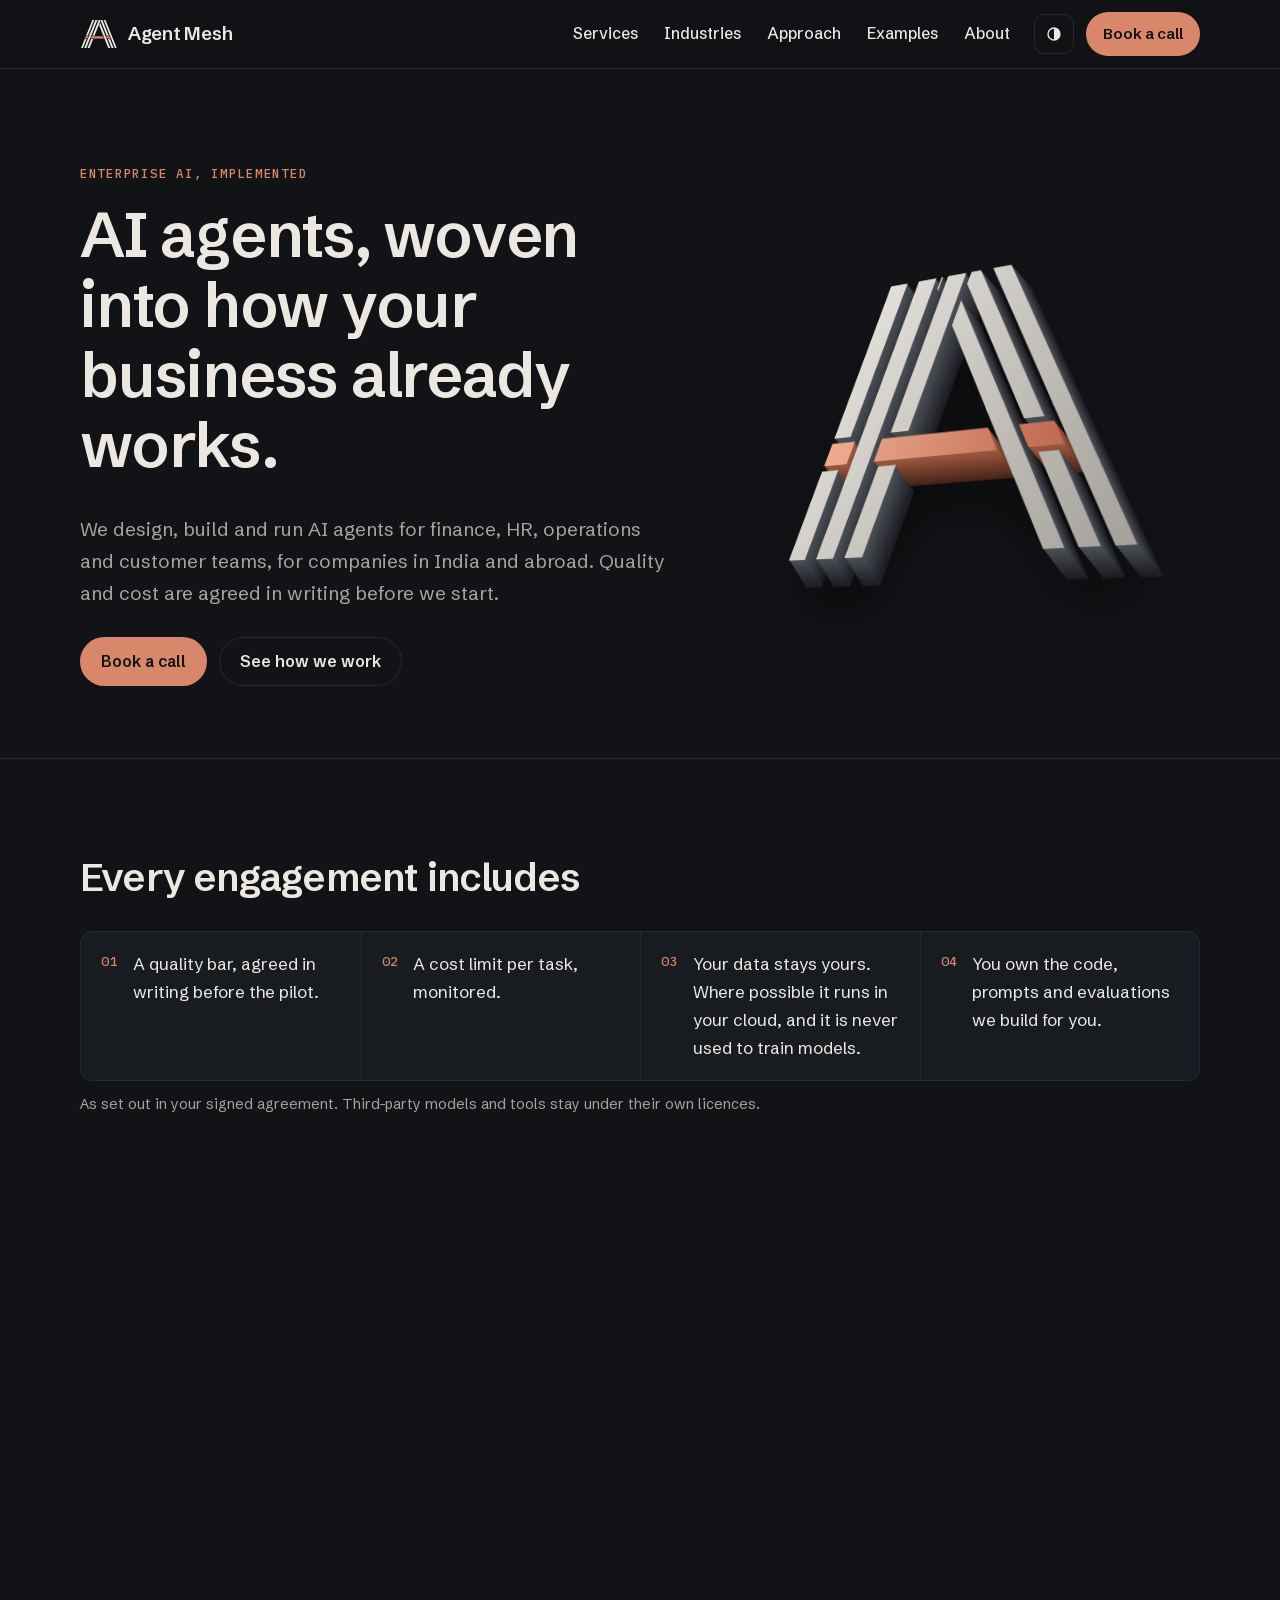
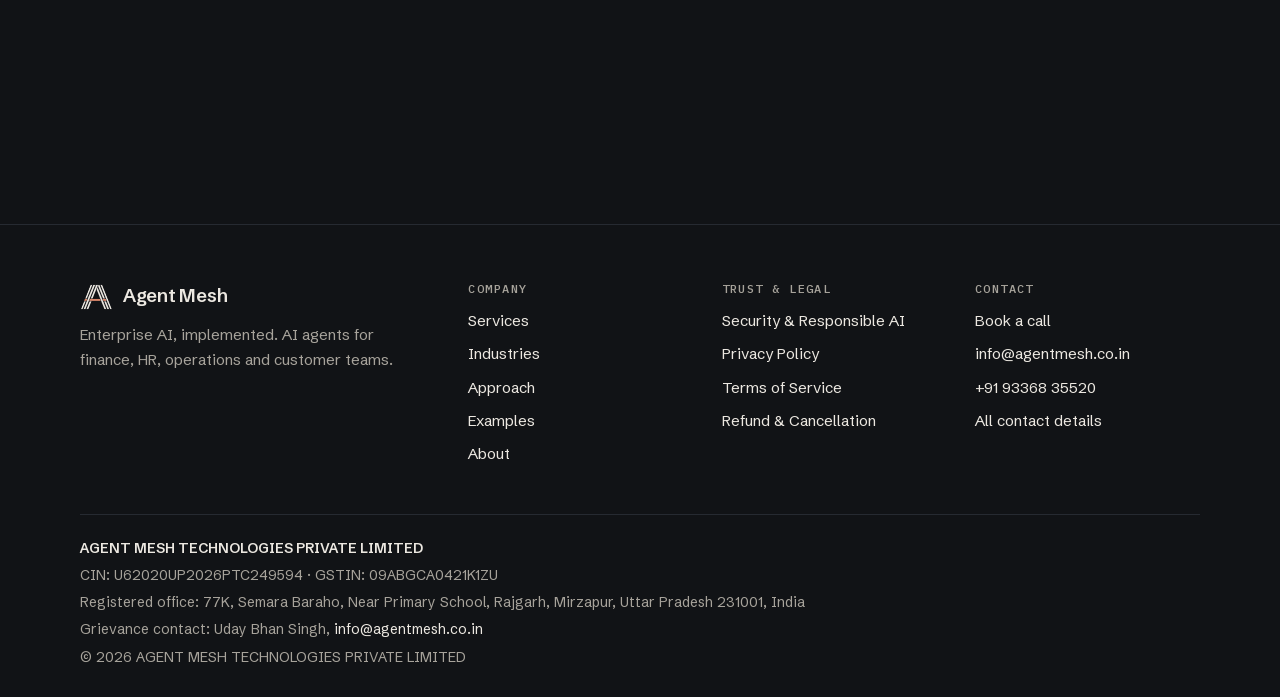
==== commit b1b712da: "Deploy ff00588 2026-09-25T04:56Z" ====
--- a/index.html
+++ b/index.html
@@ -45,11 +45,22 @@
   },
   "telephone": "+91 93368 35520",
   "taxID": "09ABGCA0421K1ZU",
+  "identifier": {
+    "@type": "PropertyValue",
+    "propertyID": "CIN",
+    "value": "U62020UP2026PTC249594"
+  },
+  "foundingDate": "2026-07-01",
+  "sameAs": [
+    "https://github.com/agentmeshtech"
+  ],
   "address": {
     "@type": "PostalAddress",
     "addressRegion": "Uttar Pradesh",
     "addressCountry": "IN",
-    "streetAddress": "77K, Semara Baraho, Near Primary School, Rajgarh, Mirzapur, Uttar Pradesh 231001, India"
+    "streetAddress": "77K, Semara Baraho, Near Primary School, Rajgarh",
+    "addressLocality": "Mirzapur",
+    "postalCode": "231001"
   }
 }</script>
 </head>
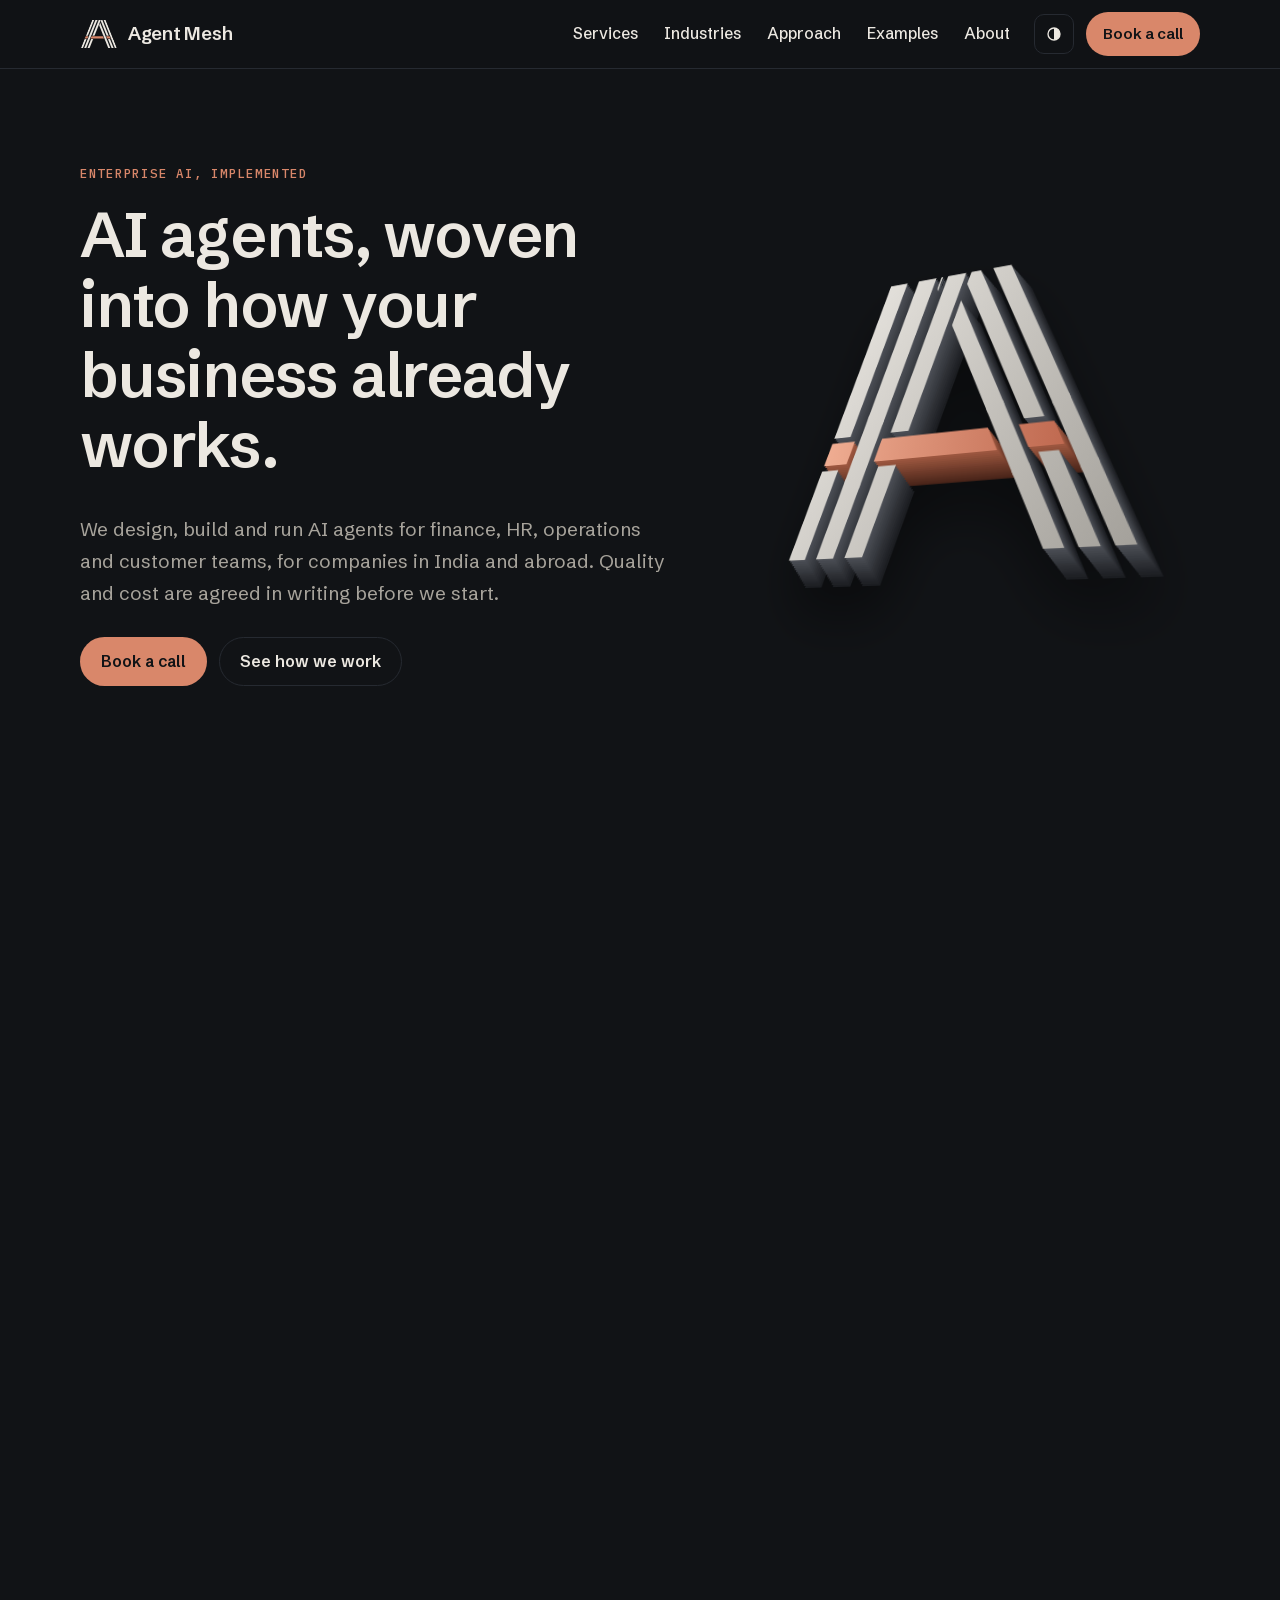
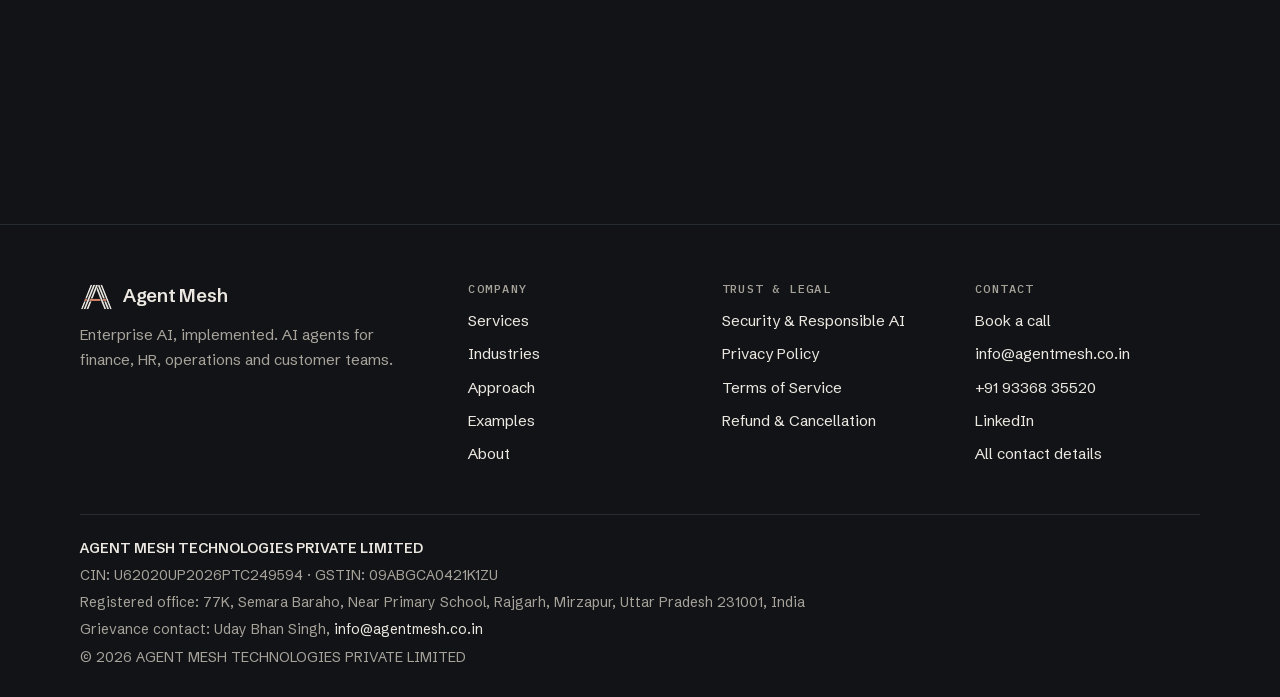
==== commit c1577e4f: "Deploy 37ff444 2026-09-25T08:35Z" ====
--- a/index.html
+++ b/index.html
@@ -52,6 +52,7 @@
   },
   "foundingDate": "2026-07-01",
   "sameAs": [
+    "https://www.linkedin.com/company/agent-mesh-technologies/",
     "https://github.com/agentmeshtech"
   ],
   "address": {
@@ -273,6 +274,7 @@
             <li><a href="https://calendar.app.google/BER3Jf25E2911B2P7">Book a call</a></li>
             <li><a href="mailto:info@agentmesh.co.in">info@agentmesh.co.in</a></li>
             <li><a href="tel:+919336835520">+91 93368 35520</a></li>
+            <li><a href="https://www.linkedin.com/company/agent-mesh-technologies/">LinkedIn</a></li>
             <li><a href="/contact/">All contact details</a></li>
           </ul>
         </div>
